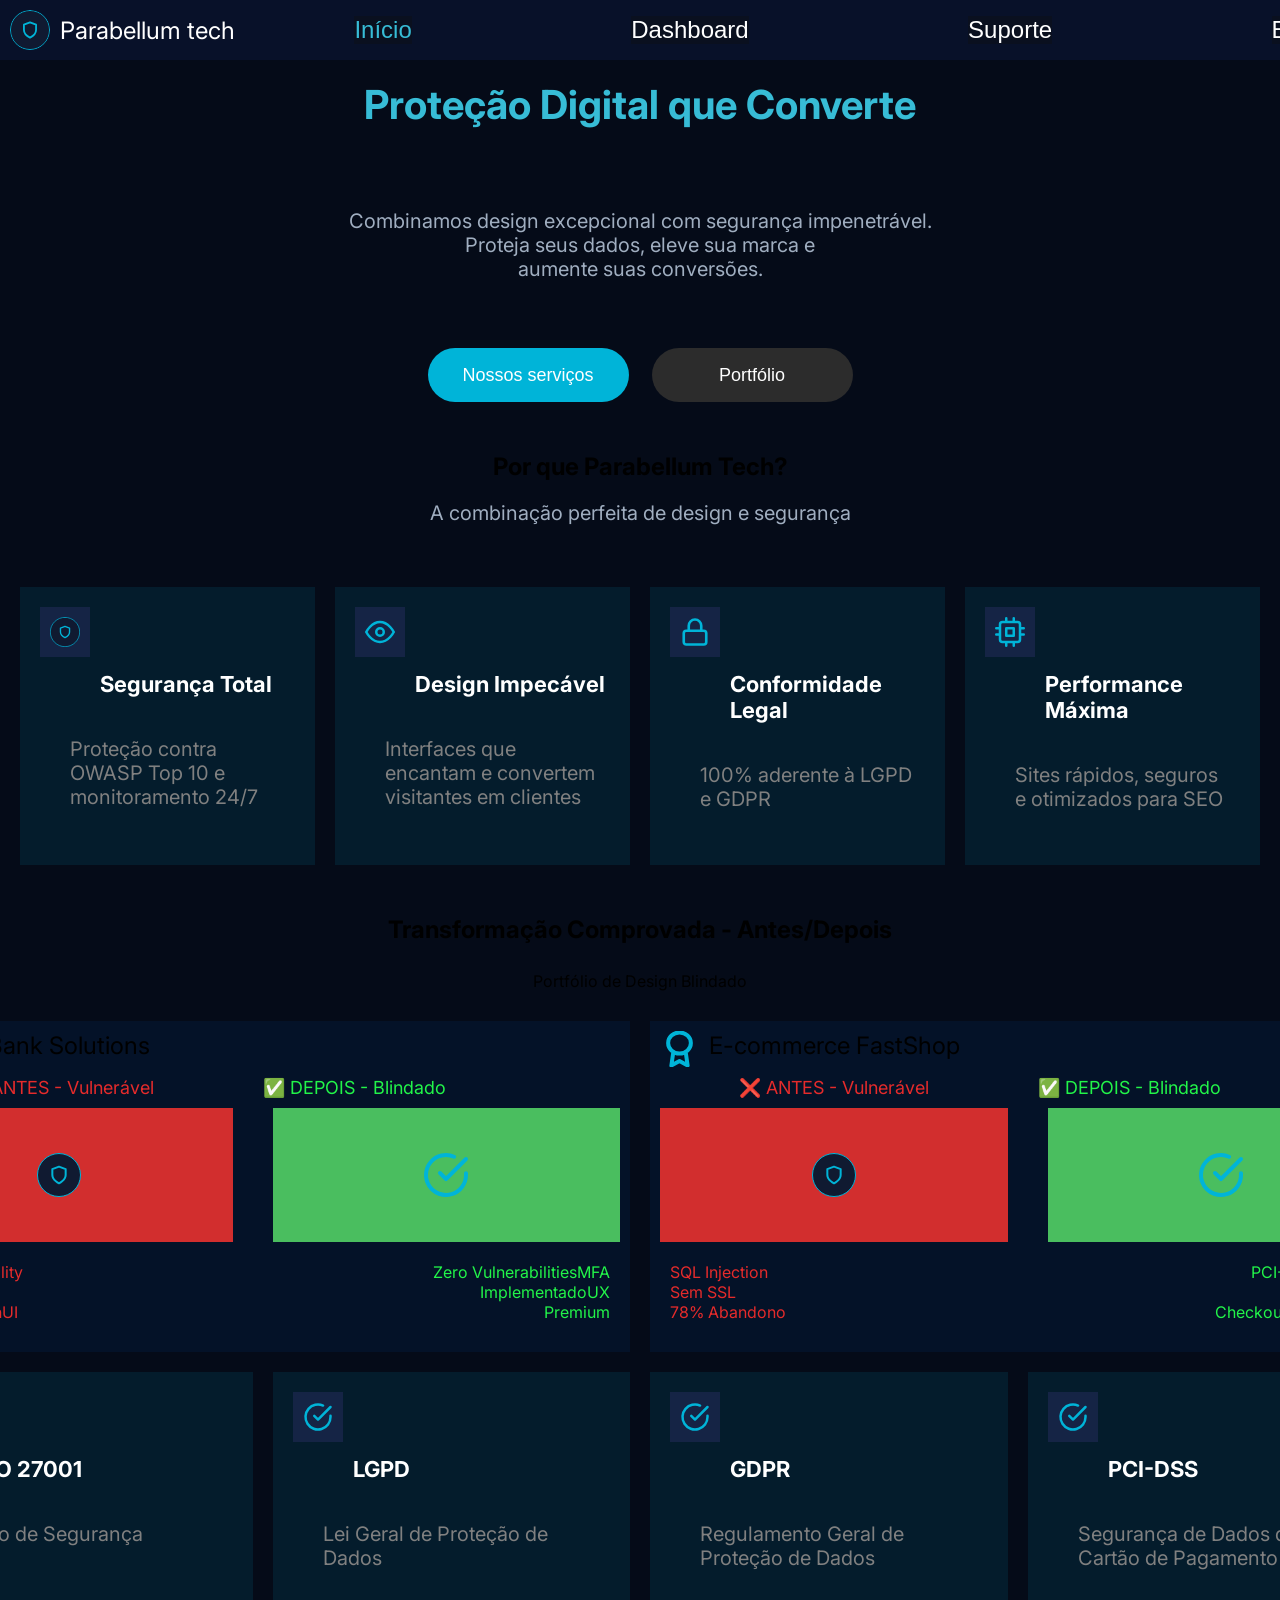
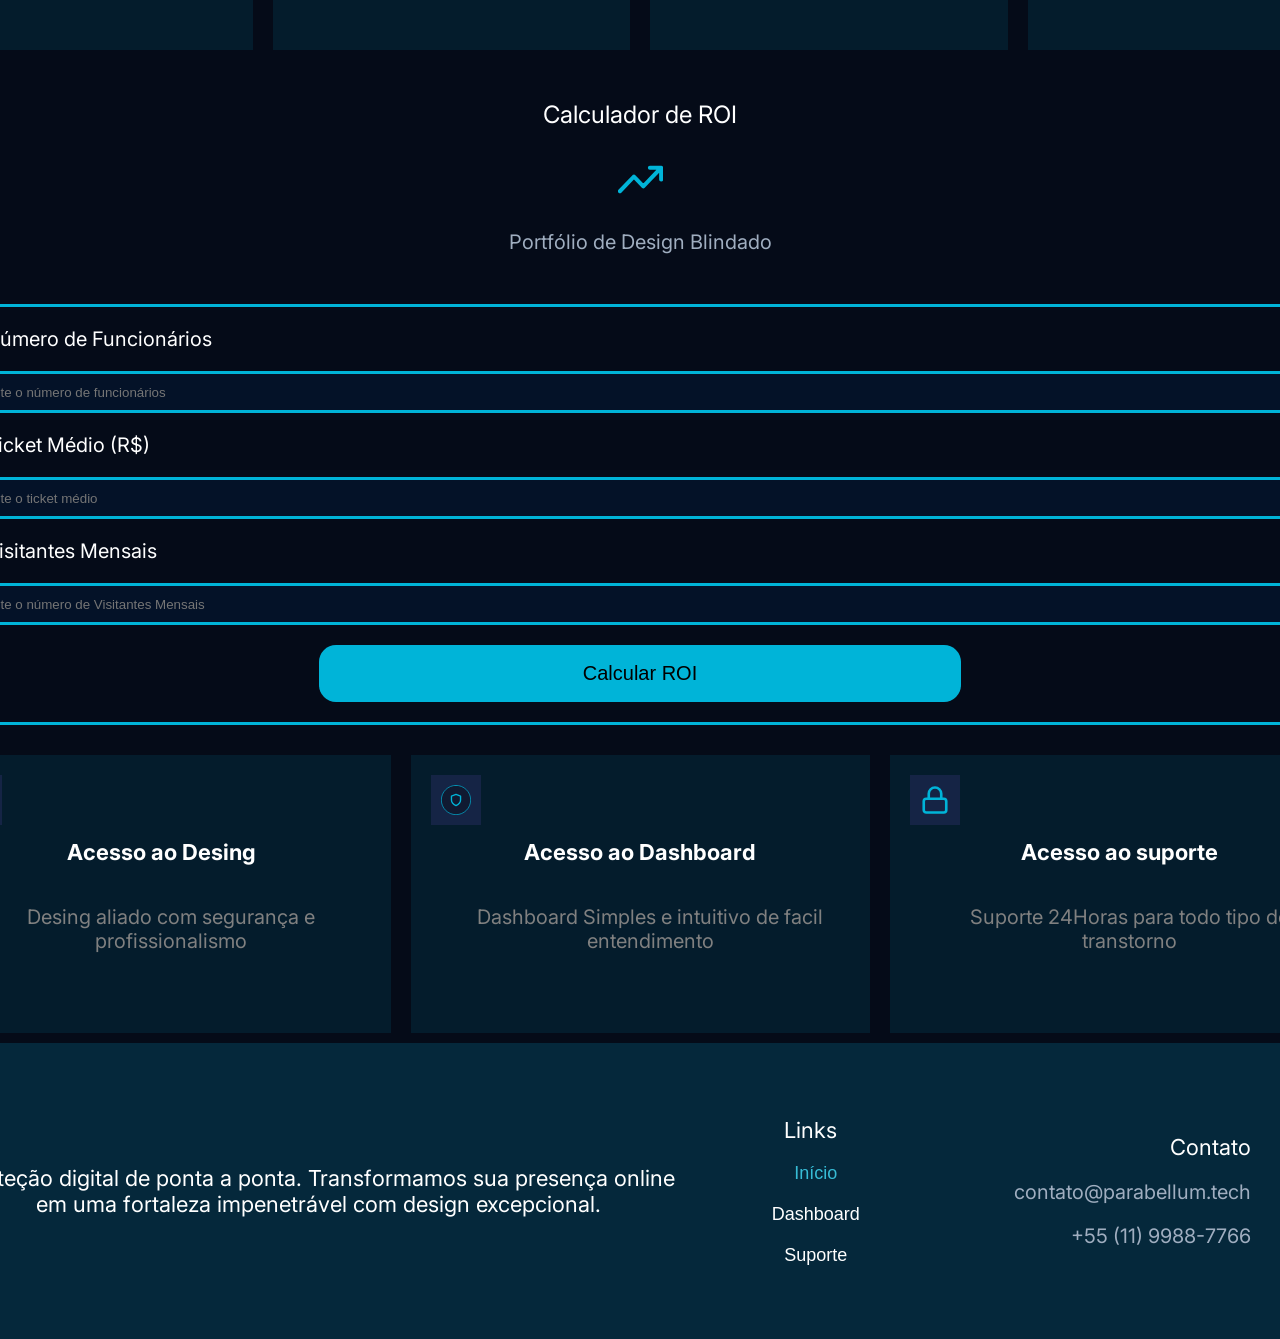
==== index.html @ 0c48895d "criando primeira pagina dashboard" ====
<!DOCTYPE html>
<html lang="pt-br">
<head>
    <meta charset="UTF-8">
    <meta name="viewport" content="width=device-width, initial-scale=1.0">
    <title>Parabellum_tech</title>
    <link rel="stylesheet" href="index.css">
</head>
<body>
    <header>
        <div class="cabecalho">
           <div class="logo-grupo"> 
                <img src="./pngs/Icon Button.svg" alt="Logo do grupo">
                <p>Parabellum tech</p>
            </div>
            <button class="inicioBtn"
                >Início
            </button>

            <button class="dashboardBtn">
                Dashboard
            </button>
    
            <button class="suporteBtn"
                >Suporte
            </button>
    
            <button class="entrarBtn"
                >Entrar
            </button>
    
        </div>
    </header> 
    
    <div class="container">
        <section class="primeira_pagina">
            
            
            <div class="pc">
                <h1>Proteção Digital que Converte</h1>
                <br>
                <p> Combinamos design excepcional com segurança impenetrável. 
                    <br>
                    Proteja seus dados, eleve sua marca e 
                    <br> aumente suas conversões.
                    
                </p>
            </div>
            
            <div class="botao_inicio">
                
                <div class="botao_serviço">
                    <button class="serviçoBtn"
                    >Nossos serviços
                </button>
                </div>
            
                <div class="botao_portfolio">
                <button class="portfolioBtn"
                >Portfólio
                </button>   
                </div>
            </div>
            
    
        
    
    <div class="meio_escritas">
        <h2>Por que Parabellum Tech? </h2>
        <p> A combinação perfeita de design e segurança </p>
    </div>
    
    <div class="cards">
        <div id="card_st">
            <img src="./pngs/Icon Button.svg">
            <h1> Segurança Total</h1>
            <p> Proteção contra OWASP Top 10 e monitoramento 24/7</p>
        </div>
        
        <div id="card_di">
            <img src="./pngs/Olho.svg">
            <h1>Design Impecável</h1>
            <p> Interfaces que encantam e convertem visitantes em clientes </p>
        </div>
        
        <div id="card_cl">
            <img src="./pngs/Lock.svg">
            <h1>Conformidade Legal</h1>
            <p> 100% aderente à LGPD e GDPR </p>
        </div> 
        
        <div id="card_pm">
            <img src="./pngs/Cpu.svg">
            <h1>Performance Máxima</h1>
            <p> Sites rápidos, seguros e otimizados para SEO </p>
        </div>
        
    </div>
</section>

<section class="segunda_pagina">
       <div class="tp">
            <h1>Transformação Comprovada - Antes/Depois</h1>
            <p>Portfólio de Design Blindado</p>
        </div>

        <div class="container_projetos">

            <div class="fundo_ts">
               <div class="titulo_status">
                   <img src="./pngs/Award.svg">
                   <h>TechBank Solutions</h>
                </div>
                <div class="status-blindagem">
                    <div class="grupo_antes">
                        <p class="antes">❌ ANTES - Vulnerável</p>
                        
                        <div class="caixa1">
                            <img src="pngs/Icon Button.svg" alt="Logo do grupo">
                        </div>
                    </div>
                    
                    <div class="grupo_depois">
                        
                        <p class="depois">✅ DEPOIS - Blindado</p>
                        <div class="caixa2">
                            <img src="./pngs/Check circle.svg" alt="Logo do grupo">
                        </div>
                    </div> 
                </div>
                
                <div class="conteudo-card">
                    <div class="escritas_vr">
                        <p>XSS Vulnerability<br>Broken<br>AuthenticationUI<br>Confus</p>
                    </div>
                    
                    <div class="escritas_vd">
                        <p>Zero VulnerabilitiesMFA<br>ImplementadoUX<br>Premium</p>
                    </div>
                </div>
                
            </div>
                <div class="fundo_ec">
                    <div class="titulo_status">
                        <img src="./pngs/Award.svg">
                        <h>E-commerce FastShop</h>
                    </div>
                    
                    <div class="status-blindagem">
                        <div class="grupo_antes">

                            <p class="antes"> ❌ ANTES - Vulnerável</p>
                            <div class="caixa1">
                                <img src="pngs/Icon Button.svg" alt="Logo do grupo">
                            </div>
                        </div>

                        <div class="grupo_depois">

                            <p class="depois">✅ DEPOIS - Blindado</p>
                            <div class="caixa2">
                                <img src="pngs/Check circle.svg">
                            </div>
                        </div>
                    </div>
                    
                    <div class="conteudo-card">
                        <div class="escritas_vr">
                            <p>SQL Injection<br>Sem SSL<br>78% Abandono</p>
                        </div>
                        
                        <div class="escritas_vd">
                            <p>PCI-DSS Certified<br>SSL/TLS<br>Checkout Simplificado</p>
                        </div>
                    </div>
                </div>    
                
            </div> 
            <div class="cards">
                
                <div class="iso">
                    <img src="./pngs/Check circle.svg">
                    <h1>ISO 27001</h1>
                    <p>Gestão de Segurança</p>
                </div>
                
                <div class="lgpd">
                    <img src="./pngs/Check circle.svg">
                    <h1>LGPD</h1>
                    <p>Lei Geral de Proteção de Dados</p>
                </div>
                
                <div class="gdpr">
                    <img src="./pngs/Check circle.svg">
                    <h1>GDPR</h1>
                    <p>Regulamento Geral de Proteção de Dados</p>
                </div>
                
                <div class="pci-dss">
                    <img src="./pngs/Check circle.svg">
                    <h1>PCI-DSS</h1>
                    <p>Segurança de Dados de Cartão de Pagamento</p>
                </div>
            </div>
    </section>

    <section class="terceira_pagina">
                <div class = "tp_2">
            <h> Calculador de ROI</h>
            <img src="./pngs/Trending up.svg" alt="Flecha para cima">
            <p>Portfólio  de Design Blindado</p>
        </div>
            <div class = "container_roi">
                 <h> Número de Funcionários </h>
                  <div class = "container_calculo">
                    <input
                    type="number"
                    id="num_funcionarios"
                    placeholder="Digite o número de funcionários"
                    >
                  </div>

                 <h> Ticket Médio (R$) </h>
                 <div class = "container_calculo">
                    <input
                    type="number"
                    id="ticket_medio"
                    placeholder="Digite o ticket médio"
                    >
                 </div>

                 <h>Visitantes Mensais</h>
                 <div class = "container_calculo">
                    <input
                    type="number"
                    id="vis_mensais"
                    placeholder="Digite o número de Visitantes Mensais"
                    >
                 </div>

                 <button class="calcular">Calcular ROI
                 </button>

                 <div class="resultado">
                    <p> Economia e Ganho Estimados por Ano </p>
                    <span id="resultado_calculo"> R$---</span>
                 </div>
            </div>
        <div class="cards_3">
                
                <div class="ad">
                    <img src="./pngs/Olho.svg">
                    <h1>Acesso ao Desing</h1>
                    <p>Desing aliado com segurança e profissionalismo</p>
                </div>
                
                <div class="ad2">
                    <img src="./pngs/Icon Button.svg">
                    <h1>Acesso ao Dashboard</h1>
                    <p>Dashboard Simples e intuitivo de facil entendimento</p>
                </div>
                
                <div class="as">
                    <img src="./pngs/Lock.svg">
                    <h1>Acesso ao suporte</h1>
                    <p>Suporte 24Horas para todo tipo de transtorno</p>
                </div>
            
        </div>

        <footer class = "roda_pé">
             <h>Proteção digital de ponta a ponta. Transformamos sua presença online
                <br> 
                em uma fortaleza impenetrável com design excepcional.</h>
             <div class = "container_link">
                <h>Links</h>
                <button class="inicioBtn"
                    >Início
                </button>

                <button class="dashboardBtn">
                    Dashboard
                </button>
        
                <button class="suporteBtn"
                    >Suporte
                </button>
             </div>
             <div class = "contato">
                <h>Contato</h>
                <br>
                <p>contato@parabellum.tech</p>
                <br>
                <p>+55 (11) 9988-7766</p>
        </footer>

    </section>

</div> 
</body>
</html>
---- index.css ----
/*fontes*/
@import url('https://fonts.googleapis.com/css2?family=Inter:ital,opsz,wght@0,14..32,100..900;1,14..32,100..900&display=swap');

*{
    margin: 0;
    padding: 0;
    box-sizing: border-box;
}

body{
    font-family: 'Inter';
    background-color: #050B18;
}

/* Container principal */
.container{
    width:  100%;
    max-width: 1447px;
    min-height: 1024px;
    margin: auto; 

    border-radius: 40px;
    
    display: flex;
    flex-direction: column;
    align-items: center;

}

/* cabeçalho */
    .cabecalho
    {
        background-color: #081129;
        max-height: 69px;
        width: 1447px;
        margin: auto;
        padding: 10px;
        gap: 5px;

        display: flex;
        justify-content: space-between;
        align-items: center;
        font-size: 24px;
    }

/* NOVO ELEMENTO ADICIONADO PARA O LOGO-GRUPO */
.logo-grupo {
    display: grid;
    grid-template-columns: auto auto;
    align-items: center;
    gap: 10px;
}

.logo-grupo img{
    border-radius: 50%;
    width: 40px;
    height: 40px;
}

.logo-grupo p
{
    color: rgb(255, 255, 255);
    font-size: 24px;
}

.cabecalho button{
    font-size: 24px;
    margin-right: 100px;
    opacity: 1;

   background-color: #0A101F;
   border: none;
}

.inicioBtn, .dashboardBtn, .suporteBtn, .entrarBtn{
    color: rgb(255, 255, 255);
    font-size: 24px;
    margin-left: 10px; 
    background-color: none;
    cursor: pointer;

}

.serviçosBtn:hover, .dashboardBtn:hover, .suporteBtn:hover, .entrarBtn:hover{
    color: #37bcd6;
    filter: brightness(0.9);
}

.inicioBtn{
    color:#37bcd6;
    font-size: 24px;
    margin-left: 10px;
}

/*escrita prinipal*/
.pc{
    min-width: 635px;
    min-height: 258px;
    margin: auto;
    gap: 30px;
    padding: 20px;
    
    border-radius: 40px;
    
    display: flex;
    flex-direction: column;
    align-items: center;
}

.pc h1{
    color: #37bcd6;
    font-size: 40px;

    text-align: center;
}

.pc p{
    color: #A0AEC0;
    font-size: 20px;    

    text-align: center;
}

/*botões tela*/
/*botões tela*/
.botao_inicio {
    gap: 23px;
    display: flex;            
    justify-content: center; 
    align-items: center;      
    width: 100%;              
    margin-top: 30px;         
    margin-bottom: 50px;      
}

.serviçoBtn {
    min-width: 201px;
    min-height: 54px;

    background-color: #00B4D8;

    border-radius: 40px;
    border: none;

    color: white;

    font-size: 18px;          
    cursor: pointer;
}

.serviçoBtn:hover {
    background-color: #316fc5;
    filter: brightness(0.9);
}

.portfolioBtn {
    min-width: 201px;
    min-height: 54px;
    background-color: #2C2C2C;
    border-radius: 40px;
    border: none;
    color: white;            
    font-size: 18px;          
    cursor: pointer;
}

.portfolioBtn:hover {
    background-color: #3f444c;
    filter: brightness(0.9);
}

/*escrita meio*/
.meio_escritas{
    width: 100%;
    max-width: 540px;
    height: 115px;
    margin: auto;
    
    border-radius: 40px;
    
    display: flex;
    flex-direction: column;
    align-items: center;
    text-align: center;
    
    gap:20px;
}

.meio_escritas h1{
    color: #ffffff;
    font-size: 40px;
}

.meio_escritas p{
    color: #A0AEC0;
    font-size: 20px;    
    text-align: center;
}

/*cards*/
.cards{
    display: grid;
    grid-template-columns: 1fr 1fr 1fr 1fr;
    gap: 20px;
    padding: 20px;
}

.cards h1{
    color: #ffffff;
    font-size: 22px;
    margin-left: 70px;  

    padding: 10px;
    
}

.cards p{
    color: #808080;
    font-size: 20px;    
    margin-left: 20px;
    
    padding: 30px;
}

#card_st, #card_di, #card_cl, #card_pm {
    min-width: 259px;
    min-height: 278px;

    background-color: rgba(0, 180, 216, 0.1); 
}

#card_st img, #card_di img, #card_cl img, #card_pm img {
    width: 50px;
    height: 50px;
    margin-left: 20px;
    margin-top: 20px;
    padding: 10px;

    background: #152445;
}



/*Segunda Pagina*/

/*Titulo*/

.tp{
    display: flex;
    flex-direction: column;
    text-align: center;

    gap: 27px;
    padding: 30px;
    
}




/*fundos*/


.container_projetos{
    display: grid;
    grid-template-columns: 1fr 1fr;
    flex-direction: column; 

    gap: 20px;
    margin:auto;
}

.titulo_status {
    display: grid;
    grid-template-columns: auto auto;
   justify-content: start;
    
    gap: 10px;
    padding: 10px;
}

.titulo_status h {
    font-size: 24px;

}

.fundo_ts, .fundo_ec{

    min-width: 755px;
    min-height: 281px;

    background-color: rgba(4, 79, 177, 0.1); 
}

.fundo_ec, .fundo_ts h{
    text-align: start;
    
    
}

.status-blindagem {
    text-align: center;
  
    gap: 20px;

    display: grid;
    grid-template-columns: 1fr 1fr;
}

.caixa1, .caixa2 {
    min-width: 250px;
    min-height: 134px;
    margin: 10px;
    
    
    display: flex;
    justify-content: center; /* Centraliza na horizontal */
    align-items: center;     /* Centraliza na vertical */
}

/* Removemos aquela regra antiga que tentava alinhar as imagens */
.caixa1 img, .caixa2 img {
    margin: 0; 
}

.caixa1 {
    background-color: rgb(210, 46, 46);
}

.caixa2 {
    background-color: #4abe5f;
}

.depois, .antes p{
text-align: start;


}

.antes {
    color: #E52B2B;
    font-size: 18px;

}

.depois {
    color: #22F449;
    font-size: 18px;
    
}


.conteudo-card {
    display: grid;
    grid-template-columns: 1fr 1fr; /* Cria as duas colunas alinhadas com o topo */
    gap: 20px; /* Mantém o mesmo espaçamento do grid de cima */
    padding: 10px 20px; /* Dá um distanciamento confortável das bordas */
}


.escritas_vr {
    color: #E52B2B;
    text-align: left;
}

.escritas_vd {
    color: #22F449;
    text-align: right;
}

/*cards*/

.lgpd, .gdpr, .pci-dss, .pci-dss, .iso{
    min-width: 259px;
    min-height: 278px;
    

    background-color: rgba(0, 180, 216, 0.1); 

} 

.lgpd img, .gdpr img, .pci-dss img, .pci-dss img, .iso img{
   width: 50px;
    height: 50px;
    margin-left: 20px;
    margin-top: 20px;
    padding: 10px;

    background: #152445;
}

/*Terceira Página*/

/*Titulo*/
.tp_2{
    display: flex;
    flex-direction: column;
    text-align: center;

    gap: 27px;
    padding: 30px;

    margin: auto;
}

.tp_2 h{
    color: #ffffff;
    font-size: 24px;
}

.tp_2 img{
    width: 45px;
    height: 47px;
    align-self: center;
 }

 .tp_2 p{
    color: #A0AEC0;
    font-size: 20px;    
    text-align: center;
 }

 /* Calculador ROI */

.container_roi{
    display: grid;
    grid-template: 1fr 1fr 1fr;
    gap: 20px;
    padding: 20px;
    margin: 20px;

    border: #00B4D8, solid;
}

.container_roi input{
    width: 100%;
    height: 100%;

    background: transparent;
    border: none;

    text-align: left;
    padding: 10px;

    outline: none;
}

.container_roi h{
    color: #ffffff;
    font-size: 20px;
    margin-left: 20px;
}

.container_calculo{
    min-width: 788px;
    min-height: 42px;
    

    background-color: rgba(4, 79, 177, 0.1);
    
    border-radius: 17px;
    border: #00B4D8, solid;
}

.calcular {
    background-color: #00B4D8;
    font-size: 20px;
    padding: 10px;
    cursor: pointer;

    text-align: center;

    margin: auto;

    border-radius: 17px;
    border: none;

    min-width: 642px;
    min-height: 57px;

    transition: 0.3s;
}

.resultado{
    display: flex;
    flex-direction: column;
    align-items: center;
    
    display: none;

    min-width: 642px;

    border:  solid #5df196;
    border-radius: 17px;

    gap: 10px;
}

.resultado p{
    color: #808080;
    font-size: 20px;
}

.resultado span{
    color: #5df196;
    font-size: 40px;
    font-family: 'extra-bold';
}

.calcular:hover{
   background-color: #316fc5;
   filter: brightness(0.9); 
}

/* Cards */

.cards_3{
    display: grid;
    grid-template-columns: 1fr 1fr 1fr;
    gap: 20px;
    padding: 10px;

    min-width: 259px;
    min-height: 278px;

}

.ad, .ad2, .as{
    min-width: 259px;
    min-height: 278px;

    background-color: rgba(0, 180, 216, 0.1); 

} 

.cards_3 h1{
    color: #ffffff;
    font-size: 22px;

    text-align: center;

    padding: 10px;
}

.cards_3 p{
    color: #808080;
    font-size: 20px;    
    margin-left: 20px;
    
    text-align: center;
    padding: 30px;

}

.cards_3 img {
    width: 50px;
    height: 50px;
    margin-left: 20px;
    margin-top: 20px;
    padding: 10px;

    background: #152445;
}

/*Roda Pé*/

.roda_pé{
    min-width: 1437px;
    min-height: 296px;
 
    font: "inter";

    display: flex;
    text-align: center;
    align-items: center;

    padding: 40px;
    gap: 20px;
    margin: auto;

    background-color: #05283B;
}


.roda_pé h{
    color: #ffffff;
    font-size: 22px;
}

.roda_pé p{
    color: #A0AEC0;
    font-size: 20px;    
}

.container_link{
    display: flex;
    flex-direction: column;

    gap: 20px;

    text-align: center;
    padding: 10px;

    margin: auto;
 }

 .container_link button{
    border-radius: 17;
    background: transparent;

    
    border: none;
    font-size: 18px;          
    cursor: pointer;
 }

 .container_link button:hover{
    color: #316fc5;
    filter: brightness(0.9);
    transition: 0.3s;

 }

 .contato{
    display: flex;
    flex-direction: column;

    text-align: right;
    padding: 10px;

    margin: auto;
 }
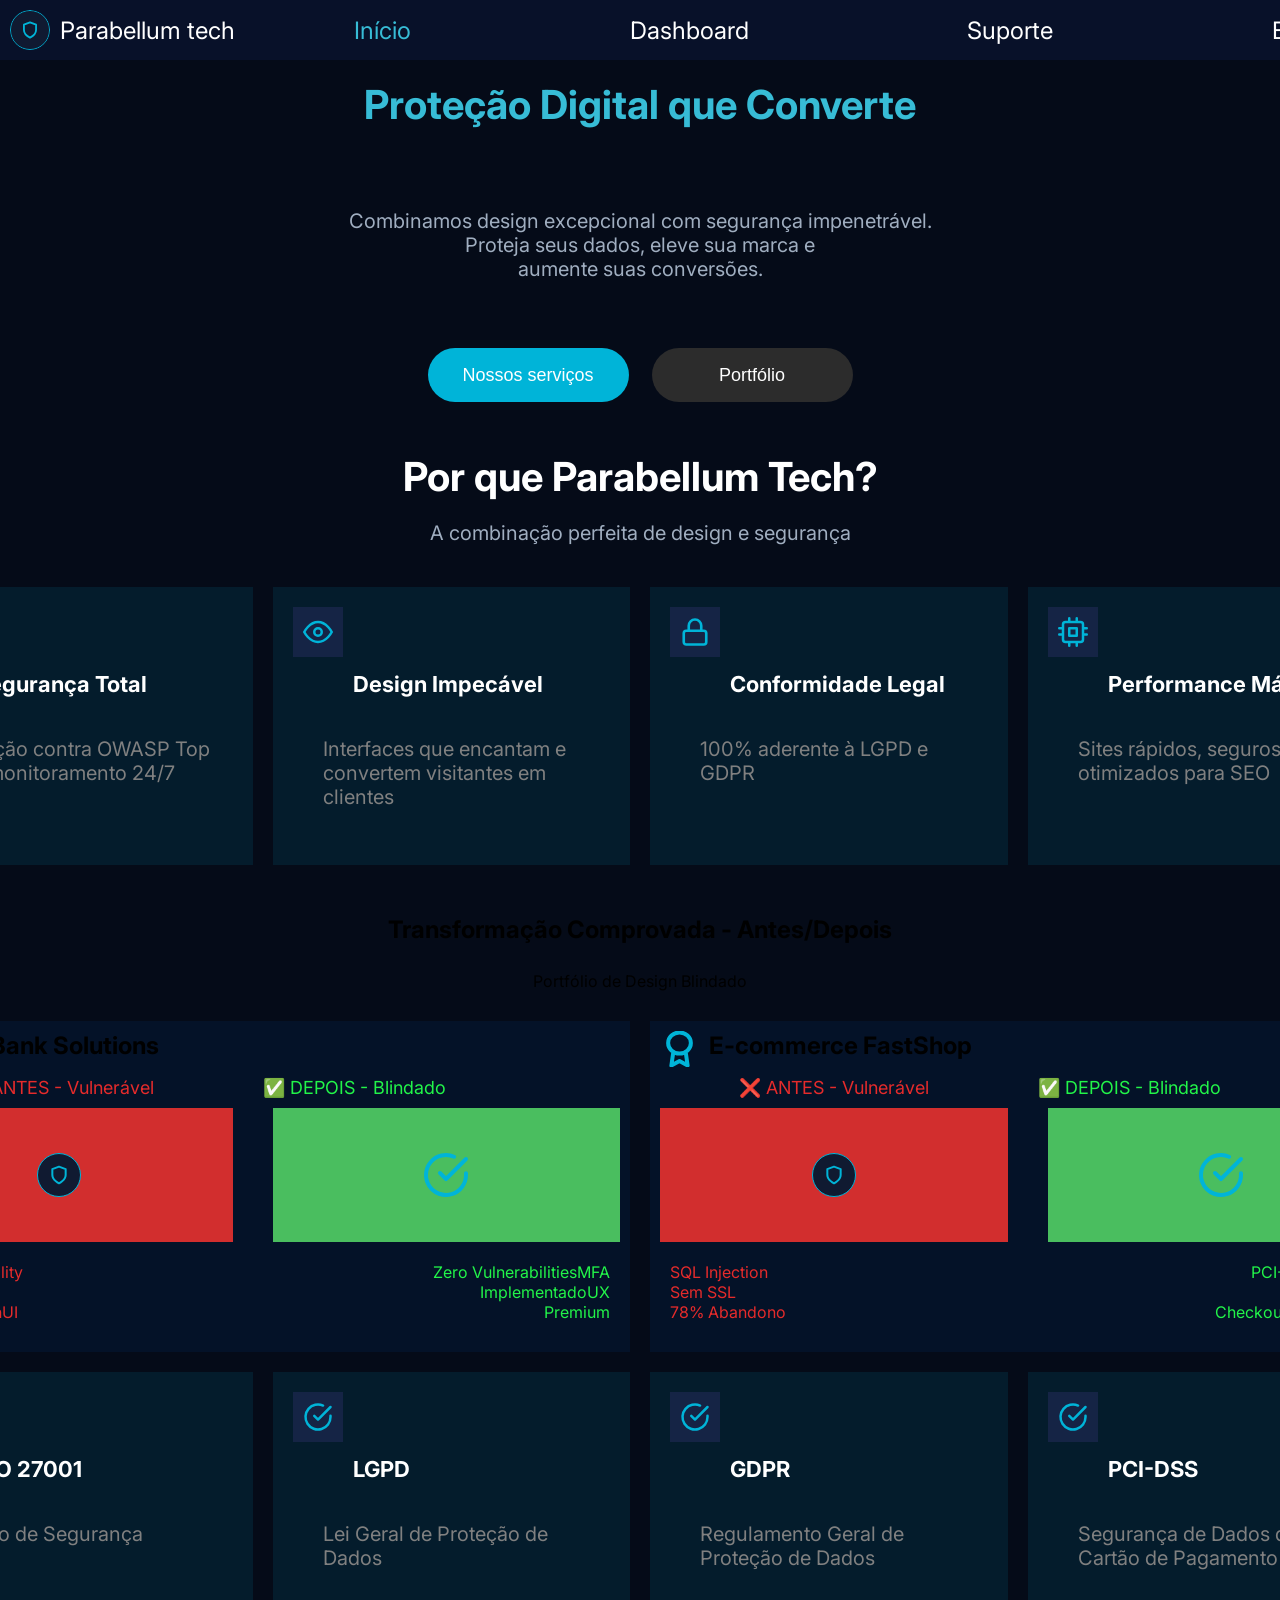
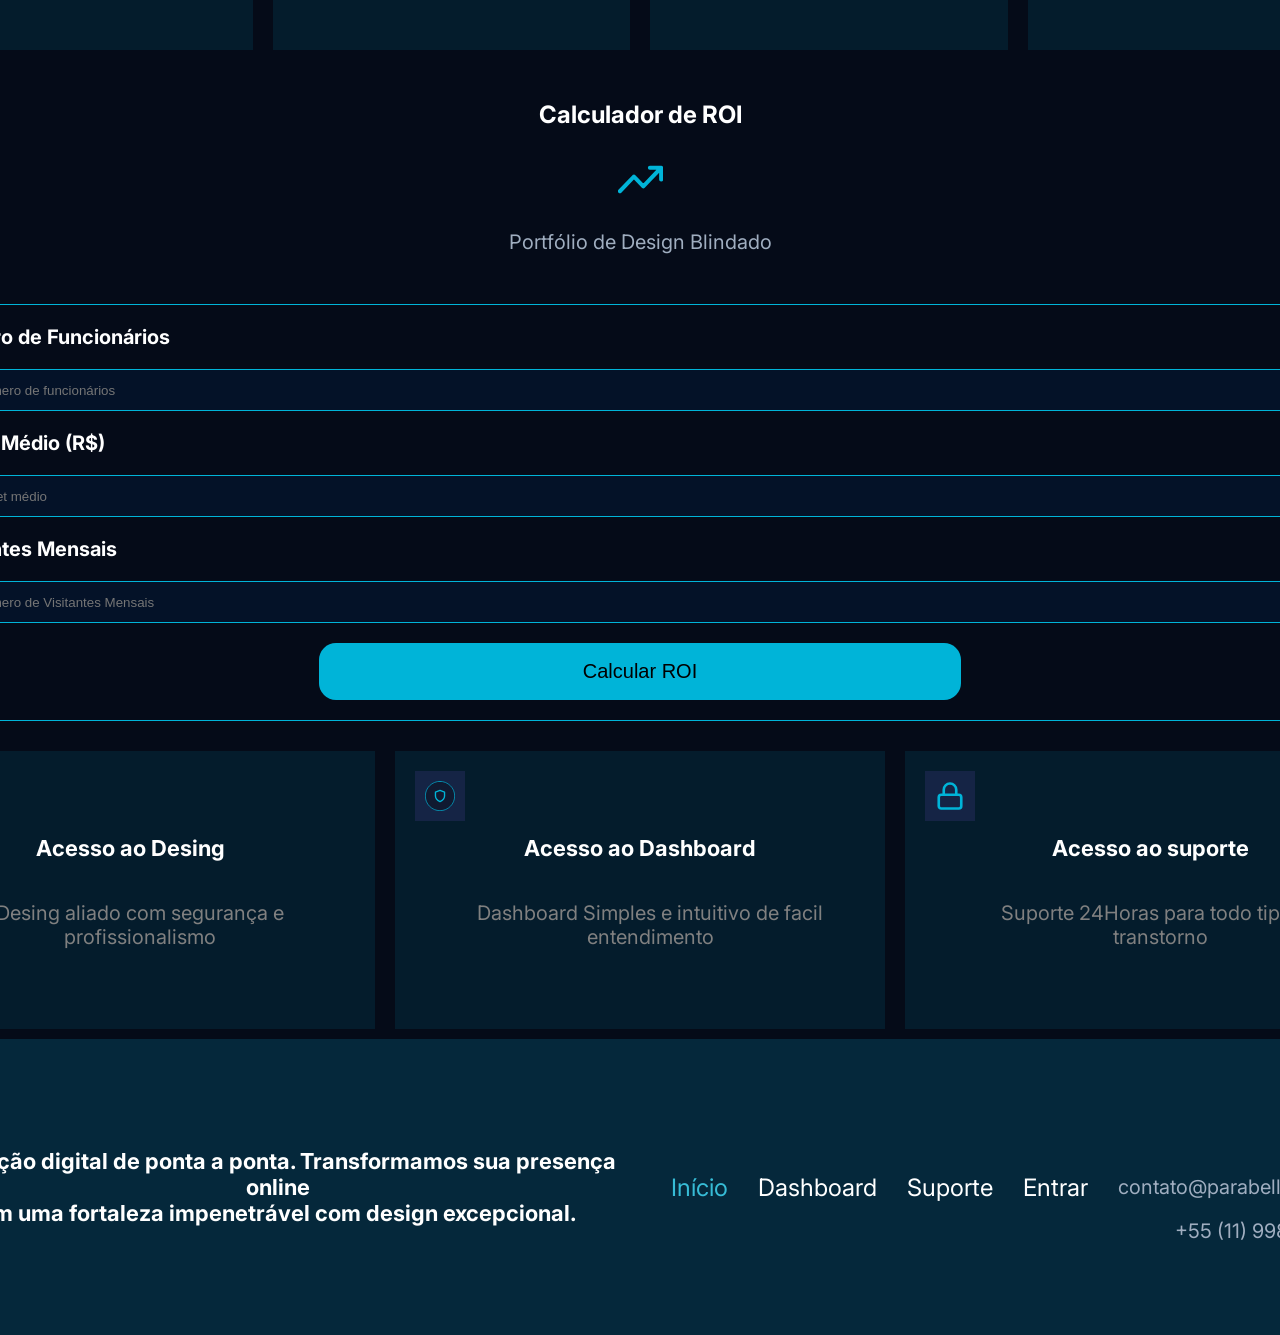
==== commit b7463f60: "Arrumando pasta do projeto e semanticas da pagina inicial" ====
--- a/index.html
+++ b/index.html
@@ -1,122 +1,105 @@
 <!DOCTYPE html>
 <html lang="pt-br">
-<head>
-    <meta charset="UTF-8">
-    <meta name="viewport" content="width=device-width, initial-scale=1.0">
-    <title>Parabellum_tech</title>
-    <link rel="stylesheet" href="index.css">
-</head>
-<body>
-    <header>
-        <div class="cabecalho">
-           <div class="logo-grupo"> 
-                <img src="./pngs/Icon Button.svg" alt="Logo do grupo">
-                <p>Parabellum tech</p>
-            </div>
-            <button class="inicioBtn"
-                >Início
-            </button>
-
-            <button class="dashboardBtn">
-                Dashboard
-            </button>
+    <head>
+        <meta charset="UTF-8">
+        <meta name="viewport" content="width=device-width, initial-scale=1.0">
+        <title>Parabellum_tech</title>
+        <link rel="stylesheet" href="css/index.css">
+    </head>
+    <body>
+        <header>
+            <nav class="cabecalho">
+                <div class="logo-grupo"> 
+                    <img src="img/Icon Button.svg" alt="Logo do grupo">
+                    <p>Parabellum tech</p>
+                </div>
+                
+                <a href="index.html" class="inicioBtn">Início</a>
+                <a href="dashboard.html" class="dashboardBtn">Dashboard</a>
+                <a href="suporte.html" class="suporteBtn">Suporte</a>
+                <a href="entrar.html" class="entrarBtn">Entrar</a>
+
+            </nav>
+        </header> 
+
+        <main class="container">
+            <section class="primeira_pagina">
+                
+                <div class="pc">
+                    <h1>Proteção Digital que Converte</h1>
+                    <br>
+                    <p> Combinamos design excepcional com segurança impenetrável. 
+                        <br>
+                        Proteja seus dados, eleve sua marca e 
+                        <br> aumente suas conversões.
+                    </p>
+                </div>
+                
+                <div class="botao_inicio">
+                    
+                    <div class="botao_serviço">
+                        <button class="serviçoBtn"
+                        >Nossos serviços
+                    </button>
+                </div>
+                
+                <div class="botao_portfolio">
+                    <button class="portfolioBtn"
+                    >Portfólio
+                </button>   
+            </div>
+        </div>
+        
+        <div class="meio_escritas">
+            <h2>Por que Parabellum Tech? </h2>
+            <p> A combinação perfeita de design e segurança </p>
+        </div>
+        
+        <section class="cards">
+            <div id="card_st">
+                <img src="img/Icon Button.svg">
+                <h3> Segurança Total</h4>
+                <p> Proteção contra OWASP Top 10 e monitoramento 24/7</p>
+            </div>
+            
+            <div id="card_di">
+                <img src="img/Olho.svg">
+                <h3>Design Impecável</h3>
+                <p> Interfaces que encantam e convertem visitantes em clientes </p>
+            </div>
+            
+            <div id="card_cl">
+                <img src="img/Lock.svg">
+                <h3>Conformidade Legal</h3>
+                <p> 100% aderente à LGPD e GDPR </p>
+            </div> 
+            
+            <div id="card_pm">
+                <img src="img/Cpu.svg">
+                <h3>Performance Máxima</h3>
+                <p> Sites rápidos, seguros e otimizados para SEO </p>
+            </div>
+        </section>
     
-            <button class="suporteBtn"
-                >Suporte
-            </button>
-    
-            <button class="entrarBtn"
-                >Entrar
-            </button>
-    
-        </div>
-    </header> 
-    
-    <div class="container">
-        <section class="primeira_pagina">
-            
-            
-            <div class="pc">
-                <h1>Proteção Digital que Converte</h1>
-                <br>
-                <p> Combinamos design excepcional com segurança impenetrável. 
-                    <br>
-                    Proteja seus dados, eleve sua marca e 
-                    <br> aumente suas conversões.
-                    
-                </p>
-            </div>
-            
-            <div class="botao_inicio">
-                
-                <div class="botao_serviço">
-                    <button class="serviçoBtn"
-                    >Nossos serviços
-                </button>
-                </div>
-            
-                <div class="botao_portfolio">
-                <button class="portfolioBtn"
-                >Portfólio
-                </button>   
-                </div>
-            </div>
-            
-    
-        
-    
-    <div class="meio_escritas">
-        <h2>Por que Parabellum Tech? </h2>
-        <p> A combinação perfeita de design e segurança </p>
-    </div>
-    
-    <div class="cards">
-        <div id="card_st">
-            <img src="./pngs/Icon Button.svg">
-            <h1> Segurança Total</h1>
-            <p> Proteção contra OWASP Top 10 e monitoramento 24/7</p>
-        </div>
-        
-        <div id="card_di">
-            <img src="./pngs/Olho.svg">
-            <h1>Design Impecável</h1>
-            <p> Interfaces que encantam e convertem visitantes em clientes </p>
-        </div>
-        
-        <div id="card_cl">
-            <img src="./pngs/Lock.svg">
-            <h1>Conformidade Legal</h1>
-            <p> 100% aderente à LGPD e GDPR </p>
-        </div> 
-        
-        <div id="card_pm">
-            <img src="./pngs/Cpu.svg">
-            <h1>Performance Máxima</h1>
-            <p> Sites rápidos, seguros e otimizados para SEO </p>
-        </div>
-        
-    </div>
-</section>
-
-<section class="segunda_pagina">
-       <div class="tp">
-            <h1>Transformação Comprovada - Antes/Depois</h1>
+    <section class="segunda_pagina">
+        <div class="tp">
+            <h2>Transformação Comprovada - Antes/Depois</h2>
             <p>Portfólio de Design Blindado</p>
         </div>
 
         <div class="container_projetos">
-
             <div class="fundo_ts">
-               <div class="titulo_status">
-                   <img src="./pngs/Award.svg">
-                   <h>TechBank Solutions</h>
-                </div>
+
+                <div class="titulo_status">
+                    <img src="img/Award.svg">
+                    <h3>TechBank Solutions</h3>
+                </div>
+
                 <div class="status-blindagem">
                     <div class="grupo_antes">
                         <p class="antes">❌ ANTES - Vulnerável</p>
-                        
                         <div class="caixa1">
-                            <img src="pngs/Icon Button.svg" alt="Logo do grupo">
+                            <img src="img/Icon Button.svg" alt="Logo do grupo">
                         </div>
                     </div>
                     
@@ -124,7 +107,7 @@
                         
                         <p class="depois">✅ DEPOIS - Blindado</p>
                         <div class="caixa2">
-                            <img src="./pngs/Check circle.svg" alt="Logo do grupo">
+                            <img src="img/Check circle.svg" alt="Logo do grupo">
                         </div>
                     </div> 
                 </div>
@@ -140,162 +123,157 @@
                 </div>
                 
             </div>
-                <div class="fundo_ec">
-                    <div class="titulo_status">
-                        <img src="./pngs/Award.svg">
-                        <h>E-commerce FastShop</h>
-                    </div>
-                    
-                    <div class="status-blindagem">
-                        <div class="grupo_antes">
-
-                            <p class="antes"> ❌ ANTES - Vulnerável</p>
-                            <div class="caixa1">
-                                <img src="pngs/Icon Button.svg" alt="Logo do grupo">
-                            </div>
-                        </div>
-
-                        <div class="grupo_depois">
-
-                            <p class="depois">✅ DEPOIS - Blindado</p>
-                            <div class="caixa2">
-                                <img src="pngs/Check circle.svg">
-                            </div>
-                        </div>
-                    </div>
-                    
-                    <div class="conteudo-card">
-                        <div class="escritas_vr">
-                            <p>SQL Injection<br>Sem SSL<br>78% Abandono</p>
-                        </div>
+            <div class="fundo_ec">
+                <div class="titulo_status">
+                    <img src="img/Award.svg">
+                    <h4>E-commerce FastShop</h4>
+                </div>
+                
+                <div class="status-blindagem">
+                    <div class="grupo_antes">
                         
-                        <div class="escritas_vd">
-                            <p>PCI-DSS Certified<br>SSL/TLS<br>Checkout Simplificado</p>
-                        </div>
-                    </div>
-                </div>    
-                
-            </div> 
-            <div class="cards">
-                
-                <div class="iso">
-                    <img src="./pngs/Check circle.svg">
-                    <h1>ISO 27001</h1>
-                    <p>Gestão de Segurança</p>
-                </div>
-                
-                <div class="lgpd">
-                    <img src="./pngs/Check circle.svg">
-                    <h1>LGPD</h1>
-                    <p>Lei Geral de Proteção de Dados</p>
-                </div>
-                
-                <div class="gdpr">
-                    <img src="./pngs/Check circle.svg">
-                    <h1>GDPR</h1>
-                    <p>Regulamento Geral de Proteção de Dados</p>
-                </div>
-                
-                <div class="pci-dss">
-                    <img src="./pngs/Check circle.svg">
-                    <h1>PCI-DSS</h1>
-                    <p>Segurança de Dados de Cartão de Pagamento</p>
-                </div>
-            </div>
+                        <p class="antes"> ❌ ANTES - Vulnerável</p>
+                        <div class="caixa1">
+                            <img src="img/Icon Button.svg" alt="Logo do grupo">
+                        </div>
+                    </div>
+                    
+                    <div class="grupo_depois">
+                        
+                        <p class="depois">✅ DEPOIS - Blindado</p>
+                        <div class="caixa2">
+                            <img src="img/Check circle.svg">
+                        </div>
+                    </div>
+                </div>
+                
+                <div class="conteudo-card">
+                    <div class="escritas_vr">
+                        <p>SQL Injection<br>Sem SSL<br>78% Abandono</p>
+                    </div>
+                    
+                    <div class="escritas_vd">
+                        <p>PCI-DSS Certified<br>SSL/TLS<br>Checkout Simplificado</p>
+                    </div>
+                </div>
+            </div>    
+        </div> 
+
+        <section class="cards">
+            
+            <div class="iso">
+                <img src="img/Check circle.svg">
+                <h5>ISO 27001</h5>
+                <p>Gestão de Segurança</p>
+            </div>
+            
+            <div class="lgpd">
+                <img src="img/Check circle.svg">
+                <h5>LGPD</h5>
+                <p>Lei Geral de Proteção de Dados</p>
+            </div>
+            
+            <div class="gdpr">
+                <img src="img/Check circle.svg">
+                <h5>GDPR</h5>
+                <p>Regulamento Geral de Proteção de Dados</p>
+            </div>
+            
+            <div class="pci-dss">
+                <img src="img/Check circle.svg">    
+                <h5>PCI-DSS</h5>
+                <p>Segurança de Dados de Cartão de Pagamento</p>
+            </div>
+        </section>
+    
+    <section class="terceira_pagina">
+        <div class = "tp_2">
+            <h2> Calculador de ROI</h2>
+            <img src="img/Trending up.svg" alt="Flecha para cima">
+            <p>Portfólio  de Design Blindado</p>
+        </div>
+        
+        <form class = "container_roi">
+            <h3> Número de Funcionários </h3>
+            <label class = "container_calculo">
+                <input
+                type="number"
+                id="num_funcionarios"
+                placeholder="Digite o número de funcionários"
+                >
+            </label>
+            
+            <h4> Ticket Médio (R$) </h4>
+            <label class = "container_calculo">
+                <input
+                type="number"
+                id="ticket_medio"
+                placeholder="Digite o ticket médio"
+                >
+            </label>
+            
+            <h5>Visitantes Mensais</h5>
+            <label class = "container_calculo">
+                <input
+                type="number"
+                id="vis_mensais"
+                placeholder="Digite o número de Visitantes Mensais"
+                >
+            </label>
+            
+            <button class="calcular">Calcular ROI
+            </button>
+            
+            <output class="resultado">
+                <p> Economia e Ganho Estimados por Ano </p>
+                <span id="resultado_calculo"> R$---</span>
+            </output>
+
+        </form>
+        <section class="cards_3">
+            
+            <div class="ad">
+                <img src="img/Olho.svg">
+                <h6>Acesso ao Desing</h6>
+                <p>Desing aliado com segurança e profissionalismo</p>
+            </div>
+            
+            <div class="ad2">
+                <img src="img/Icon Button.svg">
+                <h6>Acesso ao Dashboard</h6>
+                <p>Dashboard Simples e intuitivo de facil entendimento</p>
+            </div>
+            
+            <div class="as">
+                <img src="img/Lock.svg">
+                <h6>Acesso ao suporte</h6>
+                <p>Suporte 24Horas para todo tipo de transtorno</p>
+            </div>
+            
+        </section>
+        
+        <footer class = "roda_pé">
+            <h2>Proteção digital de ponta a ponta. Transformamos sua presença online
+                <br> 
+                em uma fortaleza impenetrável com design excepcional.
+            </h2>
+                <a href="index.html" class="inicioBtn">Início</a>
+                <a href="dashboard.html" class="dashboardBtn">Dashboard</a>
+                <a href="suporte.html" class="suporteBtn">Suporte</a>
+                <a href="entrar.html" class="entrarBtn">Entrar</a>
+
+        </div>
+        <nav class = "contato">
+            <h3>Contato</h3>
+            <br>
+            <p>contato@parabellum.tech</p>
+            <br>
+            <p>+55 (11) 9988-7766</p>
+        </nav>
+        </footer>
+        
     </section>
-
-    <section class="terceira_pagina">
-                <div class = "tp_2">
-            <h> Calculador de ROI</h>
-            <img src="./pngs/Trending up.svg" alt="Flecha para cima">
-            <p>Portfólio  de Design Blindado</p>
-        </div>
-            <div class = "container_roi">
-                 <h> Número de Funcionários </h>
-                  <div class = "container_calculo">
-                    <input
-                    type="number"
-                    id="num_funcionarios"
-                    placeholder="Digite o número de funcionários"
-                    >
-                  </div>
-
-                 <h> Ticket Médio (R$) </h>
-                 <div class = "container_calculo">
-                    <input
-                    type="number"
-                    id="ticket_medio"
-                    placeholder="Digite o ticket médio"
-                    >
-                 </div>
-
-                 <h>Visitantes Mensais</h>
-                 <div class = "container_calculo">
-                    <input
-                    type="number"
-                    id="vis_mensais"
-                    placeholder="Digite o número de Visitantes Mensais"
-                    >
-                 </div>
-
-                 <button class="calcular">Calcular ROI
-                 </button>
-
-                 <div class="resultado">
-                    <p> Economia e Ganho Estimados por Ano </p>
-                    <span id="resultado_calculo"> R$---</span>
-                 </div>
-            </div>
-        <div class="cards_3">
-                
-                <div class="ad">
-                    <img src="./pngs/Olho.svg">
-                    <h1>Acesso ao Desing</h1>
-                    <p>Desing aliado com segurança e profissionalismo</p>
-                </div>
-                
-                <div class="ad2">
-                    <img src="./pngs/Icon Button.svg">
-                    <h1>Acesso ao Dashboard</h1>
-                    <p>Dashboard Simples e intuitivo de facil entendimento</p>
-                </div>
-                
-                <div class="as">
-                    <img src="./pngs/Lock.svg">
-                    <h1>Acesso ao suporte</h1>
-                    <p>Suporte 24Horas para todo tipo de transtorno</p>
-                </div>
-            
-        </div>
-
-        <footer class = "roda_pé">
-             <h>Proteção digital de ponta a ponta. Transformamos sua presença online
-                <br> 
-                em uma fortaleza impenetrável com design excepcional.</h>
-             <div class = "container_link">
-                <h>Links</h>
-                <button class="inicioBtn"
-                    >Início
-                </button>
-
-                <button class="dashboardBtn">
-                    Dashboard
-                </button>
-        
-                <button class="suporteBtn"
-                    >Suporte
-                </button>
-             </div>
-             <div class = "contato">
-                <h>Contato</h>
-                <br>
-                <p>contato@parabellum.tech</p>
-                <br>
-                <p>+55 (11) 9988-7766</p>
-        </footer>
-
-    </section>
-
-</div> 
+    
+    </main> 
 </body>
 </html>
--- a/css/index.css
+++ b/css/index.css
@@ -0,0 +1,558 @@
+/*fontes*/
+@import url('https://fonts.googleapis.com/css2?family=Inter:ital,opsz,wght@0,14..32,100..900;1,14..32,100..900&display=swap');
+
+*{
+    margin: 0;
+    padding: 0;
+    box-sizing: border-box;
+}
+
+body{
+    font-family: 'Inter', sans-serif;
+    background-color: #050B18;
+}
+
+/* Container principal */
+.container{
+    width:  100%;
+    max-width: 1447px;
+    min-height: 1024px;
+    margin: auto; 
+
+    border-radius: 40px;
+    
+    display: flex;
+    flex-direction: column;
+    align-items: center;
+}
+
+/* cabeçalho */
+.cabecalho {
+    background-color: #081129;
+    max-height: 69px;
+    width: 1447px;
+    margin: auto;
+    padding: 10px;
+    gap: 5px;
+
+    display: flex;
+    justify-content: space-between;
+    align-items: center;
+    font-size: 24px;
+}
+
+/* NOVO ELEMENTO ADICIONADO PARA O LOGO-GRUPO */
+.logo-grupo {
+    display: grid;
+    grid-template-columns: auto auto;
+    align-items: center;
+    gap: 10px;
+}
+
+.logo-grupo img{
+    border-radius: 50%;
+    width: 40px;
+    height: 40px;
+}
+
+.logo-grupo p {
+    color: rgb(255, 255, 255);
+    font-size: 24px;
+}
+
+/* Alterado de '.cabecalho button' para '.cabecalho a' para refletir a semântica de links da navbar */
+.cabecalho a {
+    font-size: 24px;
+    margin-right: 100px;
+    opacity: 1;
+    background-color: transparent;
+    border: none;
+    text-decoration: none;
+}
+
+.inicioBtn, .dashboardBtn, .suporteBtn, .entrarBtn{
+    color: rgb(255, 255, 255);
+    font-size: 24px;
+    margin-left: 10px; 
+    background-color: transparent;
+    cursor: pointer;
+    text-decoration: none;
+}
+
+/* Correção da classe de hover do primeiro botão da nav */
+.inicioBtn:hover, .dashboardBtn:hover, .suporteBtn:hover, .entrarBtn:hover{
+    color: #37bcd6;
+    filter: brightness(0.9);
+}
+
+.inicioBtn{
+    color:#37bcd6;
+    font-size: 24px;
+    margin-left: 10px;
+}
+
+/*escrita prinipal*/
+.pc{
+    min-width: 635px;
+    min-height: 258px;
+    margin: auto;
+    gap: 30px;
+    padding: 20px;
+    
+    border-radius: 40px;
+    
+    display: flex;
+    flex-direction: column;
+    align-items: center;
+}
+
+.pc h1{
+    color: #37bcd6;
+    font-size: 40px;
+    text-align: center;
+}
+
+.pc p{
+    color: #A0AEC0;
+    font-size: 20px;    
+    text-align: center;
+}
+
+/*botões tela*/
+.botao_inicio {
+    gap: 23px;
+    display: flex;            
+    justify-content: center; 
+    align-items: center;      
+    width: 100%;              
+    margin-top: 30px;         
+    margin-bottom: 50px;      
+}
+
+.serviçoBtn {
+    min-width: 201px;
+    min-height: 54px;
+    background-color: #00B4D8;
+    border-radius: 40px;
+    border: none;
+    color: white;
+    font-size: 18px;          
+    cursor: pointer;
+}
+
+.serviçoBtn:hover {
+    background-color: #316fc5;
+    filter: brightness(0.9);
+}
+
+.portfolioBtn {
+    min-width: 201px;
+    min-height: 54px;
+    background-color: #2C2C2C;
+    border-radius: 40px;
+    border: none;
+    color: white;            
+    font-size: 18px;          
+    cursor: pointer;
+}
+
+.portfolioBtn:hover {
+    background-color: #3f444c;
+    filter: brightness(0.9);
+}
+
+/*escrita meio*/
+.meio_escritas{
+    width: 100%;
+    max-width: 540px;
+    height: 115px;
+    margin: auto;
+    
+    border-radius: 40px;
+    
+    display: flex;
+    flex-direction: column;
+    align-items: center;
+    text-align: center;
+    
+    gap:20px;
+}
+
+.meio_escritas h2{
+    color: #ffffff;
+    font-size: 40px;
+}
+
+.meio_escritas p{
+    color: #A0AEC0;
+    font-size: 20px;    
+    text-align: center;
+}
+
+/*cards*/
+.cards{
+    display: grid;
+    grid-template-columns: 1fr 1fr 1fr 1fr;
+    gap: 20px;
+    padding: 20px;
+}
+
+/* Alterado de 'h1' para as tags hierárquicas reais dos cards (h3 e h5) */
+.cards h3, .cards h5 {
+    color: #ffffff;
+    font-size: 22px;
+    margin-left: 70px;  
+    padding: 10px;
+}
+
+.cards p{
+    color: #808080;
+    font-size: 20px;    
+    margin-left: 20px;
+    padding: 30px;
+}
+
+#card_st, #card_di, #card_cl, #card_pm {
+    min-width: 259px;
+    min-height: 278px;
+    background-color: rgba(0, 180, 216, 0.1); 
+}
+
+#card_st img, #card_di img, #card_cl img, #card_pm img {
+    width: 50px;
+    height: 50px;
+    margin-left: 20px;
+    margin-top: 20px;
+    padding: 10px;
+    background: #152445;
+}
+
+/*Segunda Pagina*/
+
+/*Titulo*/
+.tp{
+    display: flex;
+    flex-direction: column;
+    text-align: center;
+    gap: 27px;
+    padding: 30px;
+}
+
+/*fundos*/
+.container_projetos{
+    display: grid;
+    grid-template-columns: 1fr 1fr;
+    flex-direction: column; 
+    gap: 20px;
+    margin:auto;
+}
+
+.titulo_status {
+    display: grid;
+    grid-template-columns: auto auto;
+    justify-content: start;
+    gap: 10px;
+    padding: 10px;
+}
+
+/* Correção de h (inexistente) para as tags usadas */
+.titulo_status h3, .titulo_status h4 {
+    font-size: 24px;
+}
+
+.fundo_ts, .fundo_ec{
+    min-width: 755px;
+    min-height: 281px;
+    background-color: rgba(4, 79, 177, 0.1); 
+}
+
+/* Correção da tag fantasma h */
+.fundo_ec, .fundo_ts h3, .fundo_ts h4 {
+    text-align: start;
+}
+
+.status-blindagem {
+    text-align: center;
+    gap: 20px;
+    display: grid;
+    grid-template-columns: 1fr 1fr;
+}
+
+.caixa1, .caixa2 {
+    min-width: 250px;
+    min-height: 134px;
+    margin: 10px;
+    
+    display: flex;
+    justify-content: center; 
+    align-items: center;     
+}
+
+.caixa1 img, .caixa2 img {
+    margin: 0; 
+}
+
+.caixa1 {
+    background-color: rgb(210, 46, 46);
+}
+
+.caixa2 {
+    background-color: #4abe5f;
+}
+
+.depois, .antes p{
+    text-align: start;
+}
+
+.antes {
+    color: #E52B2B;
+    font-size: 18px;
+}
+
+.depois {
+    color: #22F449;
+    font-size: 18px;
+}
+
+.conteudo-card {
+    display: grid;
+    grid-template-columns: 1fr 1fr; 
+    gap: 20px; 
+    padding: 10px 20px; 
+}
+
+.escritas_vr {
+    color: #E52B2B;
+    text-align: left;
+}
+
+.escritas_vd {
+    color: #22F449;
+    text-align: right;
+}
+
+/*cards*/
+.lgpd, .gdpr, .pci-dss, .pci-dss, .iso{
+    min-width: 259px;
+    min-height: 278px;
+    background-color: rgba(0, 180, 216, 0.1); 
+} 
+
+.lgpd img, .gdpr img, .pci-dss img, .pci-dss img, .iso img{
+    width: 50px;
+    height: 50px;
+    margin-left: 20px;
+    margin-top: 20px;
+    padding: 10px;
+    background: #152445;
+}
+
+/*Terceira Página*/
+
+/*Titulo*/
+.tp_2{
+    display: flex;
+    flex-direction: column;
+    text-align: center;
+    gap: 27px;
+    padding: 30px;
+    margin: auto;
+}
+
+/* Adequado para h2 do HTML */
+.tp_2 h2 {
+    color: #ffffff;
+    font-size: 24px;
+}
+
+.tp_2 img{
+    width: 45px;
+    height: 47px;
+    align-self: center;
+}
+
+.tp_2 p{
+    color: #A0AEC0;
+    font-size: 20px;    
+    text-align: center;
+}
+
+/* Calculador ROI */
+.container_roi{
+    display: grid;
+    grid-template: 1fr 1fr 1fr;
+    gap: 20px;
+    padding: 20px;
+    margin: 20px;
+
+    /* Sintaxe de borda corrigida para evitar quebras de layout */
+    border: 1px solid #00B4D8;
+}
+
+.container_roi input{
+    width: 100%;
+    height: 100%;
+    background: transparent;
+    border: none;
+    text-align: left;
+    padding: 10px;
+    outline: none;
+}
+
+/* Substituição das tags falsas <h> pelos cabeçalhos reais que você usou no form */
+.container_roi h3, .container_roi h4, .container_roi h5 {
+    color: #ffffff;
+    font-size: 20px;
+    margin-left: 20px;
+}
+
+.container_calculo{
+    min-width: 788px;
+    min-height: 42px;
+    background-color: rgba(4, 79, 177, 0.1);
+    border-radius: 17px;
+    /* Sintaxe corrigida */
+    border: 1px solid #00B4D8;
+}
+
+.calcular {
+    background-color: #00B4D8;
+    font-size: 20px;
+    padding: 10px;
+    cursor: pointer;
+    text-align: center;
+    margin: auto;
+    border-radius: 17px;
+    border: none;
+    min-width: 642px;
+    min-height: 57px;
+    transition: 0.3s;
+}
+
+.resultado{
+    display: flex;
+    flex-direction: column;
+    align-items: center;
+    display: none;
+    min-width: 642px;
+    border: solid #5df196;
+    border-radius: 17px;
+    gap: 10px;
+}
+
+.resultado p{
+    color: #808080;
+    font-size: 20px;
+}
+
+.resultado span{
+    color: #5df196;
+    font-size: 40px;
+    font-family: 'extra-bold';
+}
+
+.calcular:hover{
+    background-color: #316fc5;
+    filter: brightness(0.9); 
+}
+
+/* Cards */
+.cards_3{
+    display: grid;
+    grid-template-columns: 1fr 1fr 1fr;
+    gap: 20px;
+    padding: 10px;
+    min-width: 259px;
+    min-height: 278px;
+}
+
+.ad, .ad2, .as{
+    min-width: 259px;
+    min-height: 278px;
+    background-color: rgba(0, 180, 216, 0.1); 
+} 
+
+/* O card_3 estava recebendo a estilização de h1 original, mas o HTML usa h6 */
+.cards_3 h6 {
+    color: #ffffff;
+    font-size: 22px;
+    text-align: center;
+    padding: 10px;
+}
+
+.cards_3 p{
+    color: #808080;
+    font-size: 20px;    
+    margin-left: 20px;
+    text-align: center;
+    padding: 30px;
+}
+
+.cards_3 img {
+    width: 50px;
+    height: 50px;
+    margin-left: 20px;
+    margin-top: 20px;
+    padding: 10px;
+    background: #152445;
+}
+
+/*Roda Pé*/
+.roda_pé{
+    min-width: 1437px;
+    min-height: 296px;
+    
+    /* Sintaxe da fonte do rodapé corrigida */
+    font-family: "Inter", sans-serif;
+
+    display: flex;
+    text-align: center;
+    align-items: center;
+    padding: 40px;
+    gap: 20px;
+    margin: auto;
+    background-color: #05283B;
+}
+
+/* A tag base é h2, conforme consta no código HTML do footer */
+.roda_pé h2 {
+    color: #ffffff;
+    font-size: 22px;
+}
+
+.roda_pé p{
+    color: #A0AEC0;
+    font-size: 20px;    
+}
+
+.container_link{
+    display: flex;
+    flex-direction: column;
+    gap: 20px;
+    text-align: center;
+    padding: 10px;
+    margin: auto;
+}
+
+.container_link button{
+    /* Inclusão do 'px' em medidas físicas e 'transparent' em cores */
+    border-radius: 17px;
+    background: transparent;
+    border: none;
+    font-size: 18px;          
+    cursor: pointer;
+}
+
+.container_link button:hover{
+    color: #316fc5;
+    filter: brightness(0.9);
+    transition: 0.3s;
+}
+
+.contato{
+    display: flex;
+    flex-direction: column;
+    text-align: right;
+    padding: 10px;
+    margin: auto;
+}
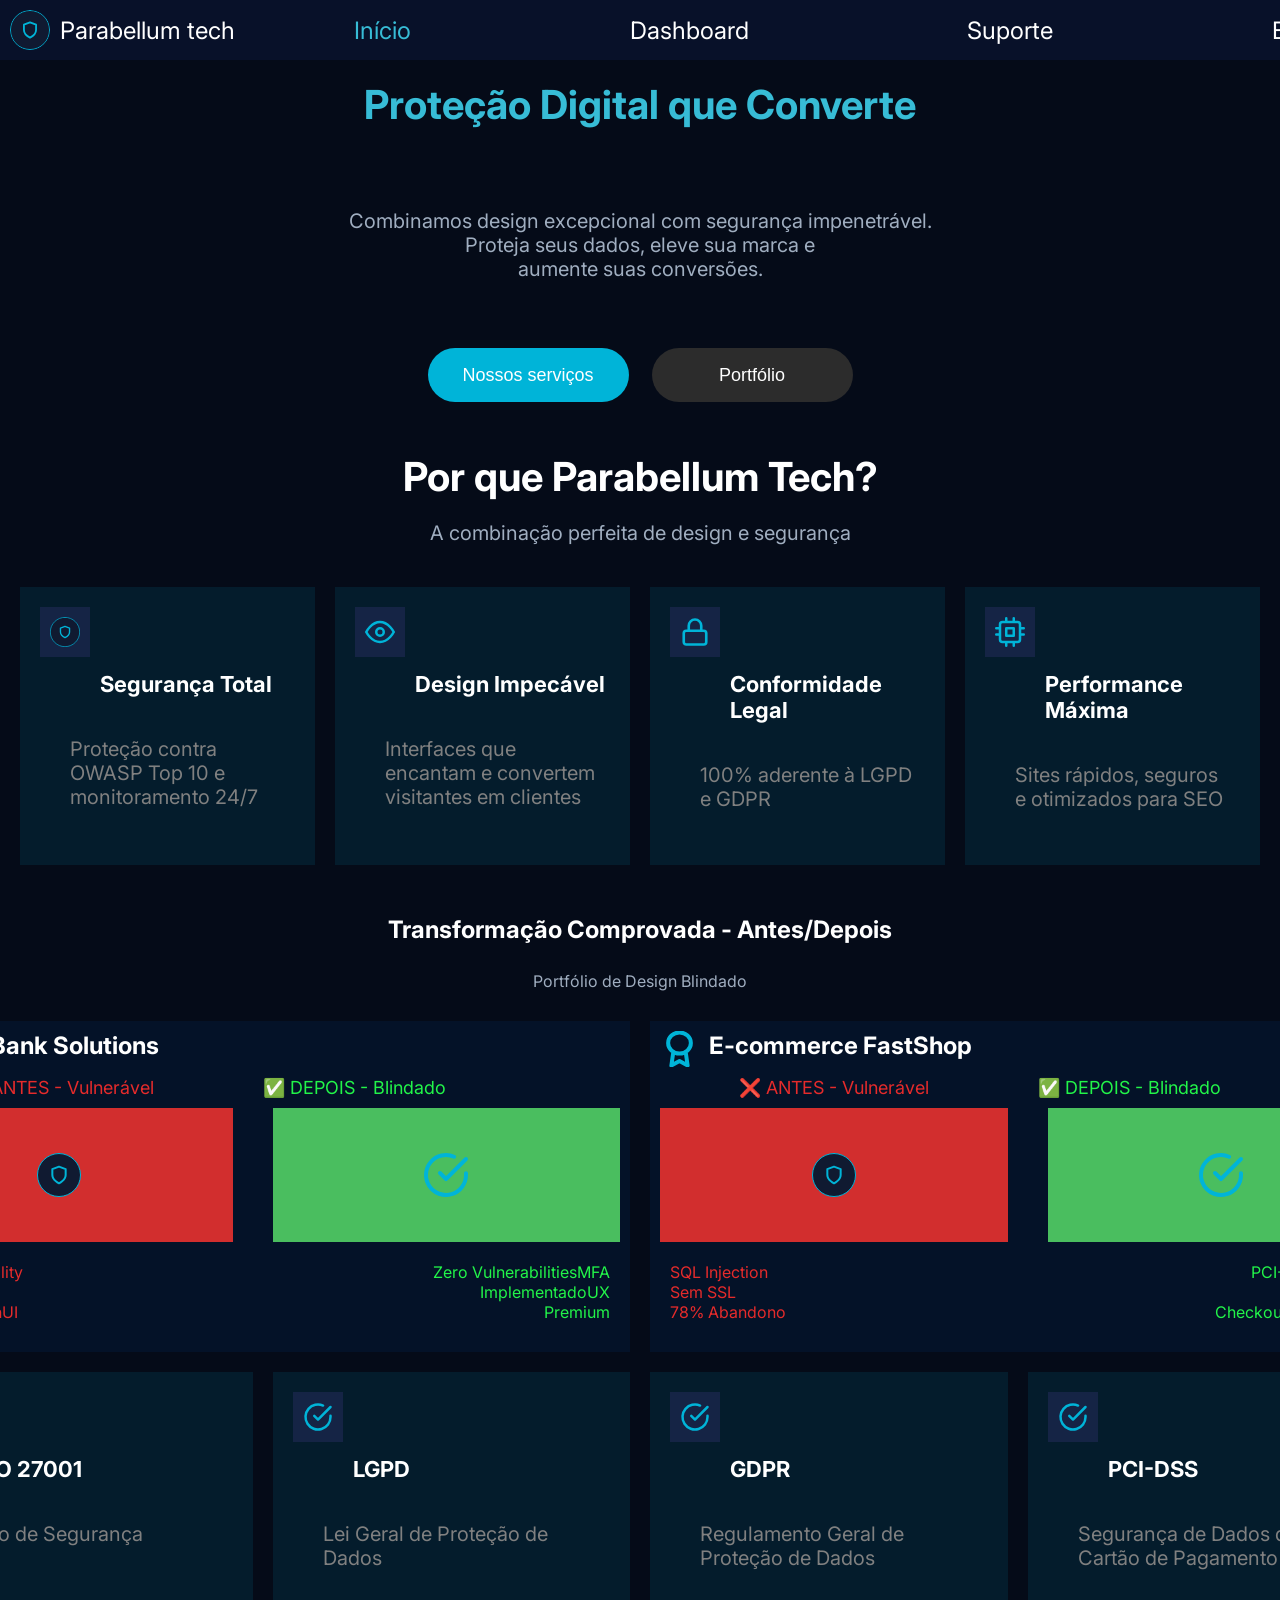
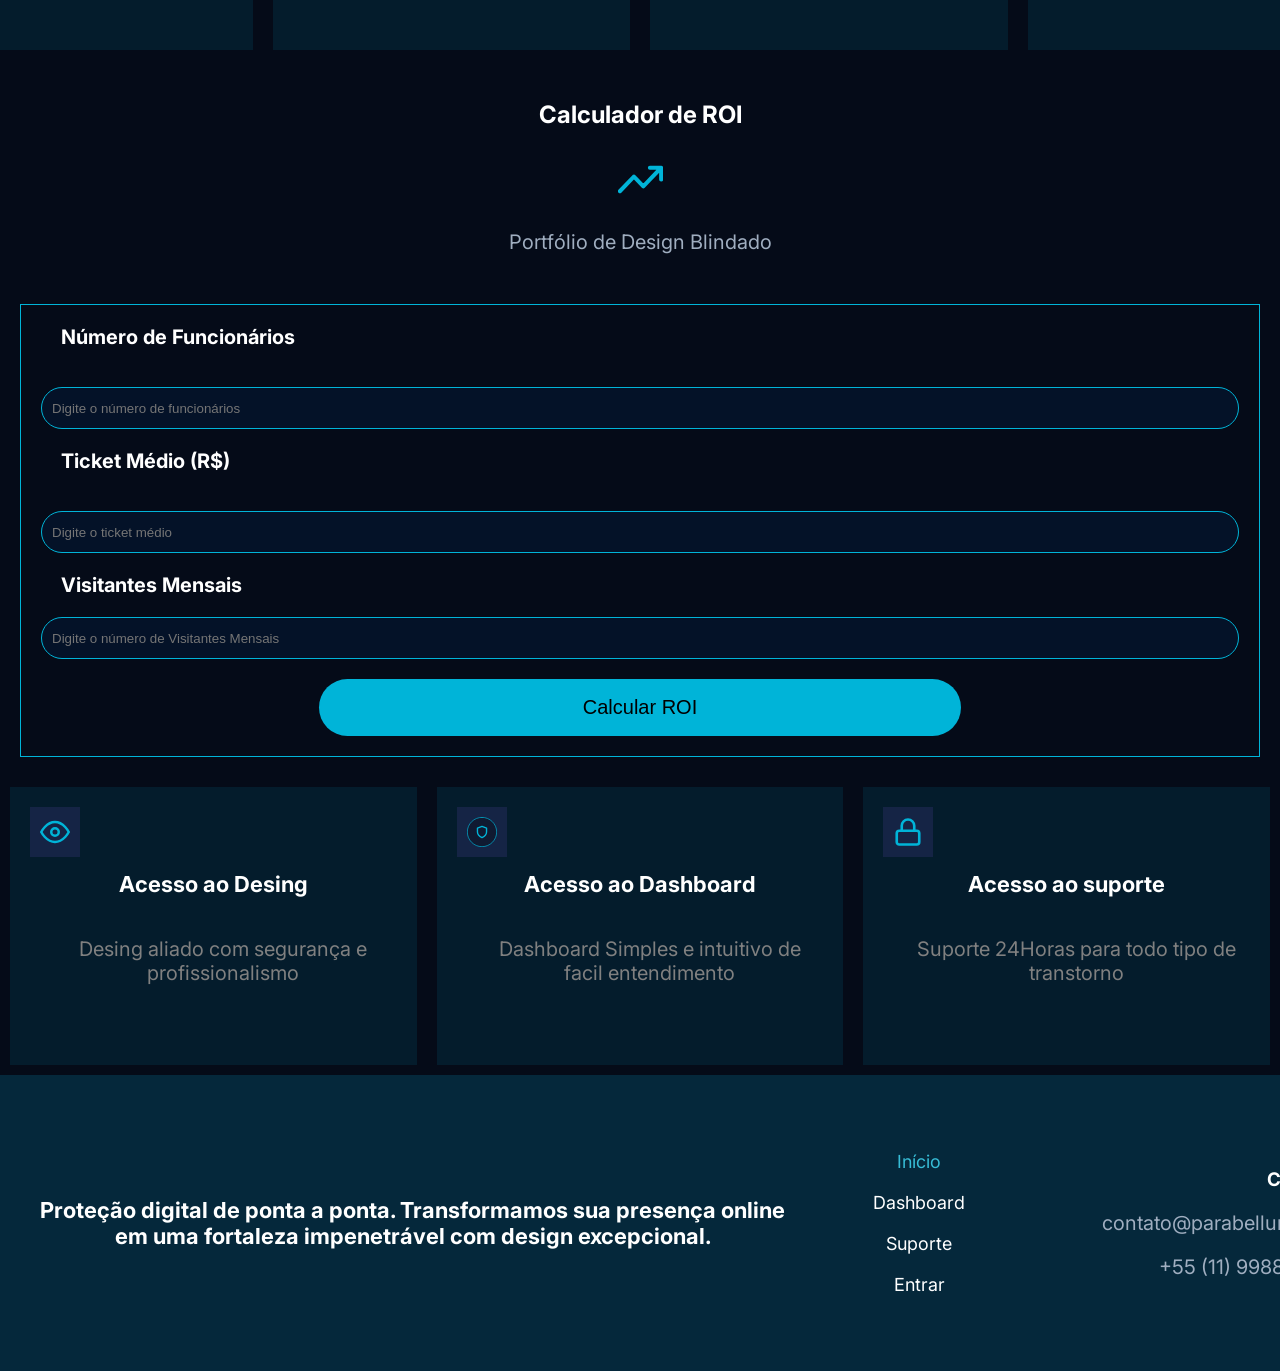
==== commit 7d5a4a5a: "arrumando semanticas e bugs visuais de todos as paginas." ====
--- a/index.html
+++ b/index.html
@@ -1,3 +1,4 @@
+<!-- Projeto Parabellum Tech - Página Inicial (index.html) -->
 <!DOCTYPE html>
 <html lang="pt-br">
     <head>
@@ -18,13 +19,11 @@
                 <a href="dashboard.html" class="dashboardBtn">Dashboard</a>
                 <a href="suporte.html" class="suporteBtn">Suporte</a>
                 <a href="entrar.html" class="entrarBtn">Entrar</a>
-
             </nav>
         </header> 
 
         <main class="container">
             <section class="primeira_pagina">
-                
                 <div class="pc">
                     <h1>Proteção Digital que Converte</h1>
                     <br>
@@ -36,244 +35,231 @@
                 </div>
                 
                 <div class="botao_inicio">
-                    
                     <div class="botao_serviço">
-                        <button class="serviçoBtn"
-                        >Nossos serviços
-                    </button>
-                </div>
-                
-                <div class="botao_portfolio">
-                    <button class="portfolioBtn"
-                    >Portfólio
-                </button>   
-            </div>
-        </div>
+                        <button type="button" class="serviçoBtn">Nossos serviços</button>
+                    </div>
+                
+                    <div class="botao_portfolio">
+                        <button type="button" class="portfolioBtn">Portfólio</button>   
+                    </div>
+                </div>
         
-        <div class="meio_escritas">
-            <h2>Por que Parabellum Tech? </h2>
-            <p> A combinação perfeita de design e segurança </p>
-        </div>
+                <div class="meio_escritas">
+                    <h2>Por que Parabellum Tech? </h2>
+                    <p> A combinação perfeita de design e segurança </p>
+                </div>
         
-        <section class="cards">
-            <div id="card_st">
-                <img src="img/Icon Button.svg">
-                <h3> Segurança Total</h4>
-                <p> Proteção contra OWASP Top 10 e monitoramento 24/7</p>
-            </div>
-            
-            <div id="card_di">
-                <img src="img/Olho.svg">
-                <h3>Design Impecável</h3>
-                <p> Interfaces que encantam e convertem visitantes em clientes </p>
-            </div>
-            
-            <div id="card_cl">
-                <img src="img/Lock.svg">
-                <h3>Conformidade Legal</h3>
-                <p> 100% aderente à LGPD e GDPR </p>
-            </div> 
-            
-            <div id="card_pm">
-                <img src="img/Cpu.svg">
-                <h3>Performance Máxima</h3>
-                <p> Sites rápidos, seguros e otimizados para SEO </p>
-            </div>
-        </section>
+                <section class="cards">
+                    <div id="card_st">
+                        <img src="img/Icon Button.svg" alt="Ícone Segurança Total">
+                        <h3>Segurança Total</h3>
+                        <p> Proteção contra OWASP Top 10 e monitoramento 24/7</p>
+                    </div>
+                    
+                    <div id="card_di">
+                        <img src="img/Olho.svg" alt="Ícone Design Impecável">
+                        <h3>Design Impecável</h3>
+                        <p> Interfaces que encantam e convertem visitantes em clientes </p>
+                    </div>
+                    
+                    <div id="card_cl">
+                        <img src="img/Lock.svg" alt="Ícone Conformidade Legal">
+                        <h3>Conformidade Legal</h3>
+                        <p> 100% aderente à LGPD e GDPR </p>
+                    </div> 
+                    
+                    <div id="card_pm">
+                        <img src="img/Cpu.svg" alt="Ícone Performance Máxima">
+                        <h3>Performance Máxima</h3>
+                        <p> Sites rápidos, seguros e otimizados para SEO </p>
+                    </div>
+                </section>
+            </section>
     
-    <section class="segunda_pagina">
-        <div class="tp">
-            <h2>Transformação Comprovada - Antes/Depois</h2>
-            <p>Portfólio de Design Blindado</p>
-        </div>
-
-        <div class="container_projetos">
-            <div class="fundo_ts">
-
-                <div class="titulo_status">
-                    <img src="img/Award.svg">
-                    <h3>TechBank Solutions</h3>
-                </div>
-
-                <div class="status-blindagem">
-                    <div class="grupo_antes">
-                        <p class="antes">❌ ANTES - Vulnerável</p>
-                        <div class="caixa1">
-                            <img src="img/Icon Button.svg" alt="Logo do grupo">
-                        </div>
-                    </div>
-                    
-                    <div class="grupo_depois">
+            <section class="segunda_pagina">
+                <div class="tp">
+                    <h2>Transformação Comprovada - Antes/Depois</h2>
+                    <p>Portfólio de Design Blindado</p>
+                </div>
+
+                <div class="container_projetos">
+                    <div class="fundo_ts">
+                        <div class="titulo_status">
+                            <img src="img/Award.svg" alt="Ícone de certificação">
+                            <h3>TechBank Solutions</h3>
+                        </div>
+
+                        <div class="status-blindagem">
+                            <div class="grupo_antes">
+                                <p class="antes">❌ ANTES - Vulnerável</p>
+                                <div class="caixa1">
+                                    <img src="img/Icon Button.svg" alt="Status vulnerável">
+                                </div>
+                            </div>
+                            
+                            <div class="grupo_depois">
+                                <p class="depois">✅ DEPOIS - Blindado</p>
+                                <div class="caixa2">
+                                    <img src="img/Check circle.svg" alt="Status blindado">
+                                </div>
+                            </div> 
+                        </div>
                         
-                        <p class="depois">✅ DEPOIS - Blindado</p>
-                        <div class="caixa2">
-                            <img src="img/Check circle.svg" alt="Logo do grupo">
-                        </div>
-                    </div> 
-                </div>
-                
-                <div class="conteudo-card">
-                    <div class="escritas_vr">
-                        <p>XSS Vulnerability<br>Broken<br>AuthenticationUI<br>Confus</p>
-                    </div>
-                    
-                    <div class="escritas_vd">
-                        <p>Zero VulnerabilitiesMFA<br>ImplementadoUX<br>Premium</p>
-                    </div>
-                </div>
-                
-            </div>
-            <div class="fundo_ec">
-                <div class="titulo_status">
-                    <img src="img/Award.svg">
-                    <h4>E-commerce FastShop</h4>
-                </div>
-                
-                <div class="status-blindagem">
-                    <div class="grupo_antes">
+                        <div class="conteudo-card">
+                            <div class="escritas_vr">
+                                <p>XSS Vulnerability<br>Broken<br>AuthenticationUI<br>Confus</p>
+                            </div>
+                            
+                            <div class="escritas_vd">
+                                <p>Zero VulnerabilitiesMFA<br>ImplementadoUX<br>Premium</p>
+                            </div>
+                        </div>
+                    </div>
+
+                    <div class="fundo_ec">
+                        <div class="titulo_status">
+                            <img src="img/Award.svg" alt="Ícone de certificação">
+                            <h4>E-commerce FastShop</h4>
+                        </div>
                         
-                        <p class="antes"> ❌ ANTES - Vulnerável</p>
-                        <div class="caixa1">
-                            <img src="img/Icon Button.svg" alt="Logo do grupo">
-                        </div>
-                    </div>
-                    
-                    <div class="grupo_depois">
+                        <div class="status-blindagem">
+                            <div class="grupo_antes">
+                                <p class="antes"> ❌ ANTES - Vulnerável</p>
+                                <div class="caixa1">
+                                    <img src="img/Icon Button.svg" alt="Status vulnerável">
+                                </div>
+                            </div>
+                            
+                            <div class="grupo_depois">
+                                <p class="depois">✅ DEPOIS - Blindado</p>
+                                <div class="caixa2">
+                                    <img src="img/Check circle.svg" alt="Status blindado">
+                                </div>
+                            </div>
+                        </div>
                         
-                        <p class="depois">✅ DEPOIS - Blindado</p>
-                        <div class="caixa2">
-                            <img src="img/Check circle.svg">
-                        </div>
-                    </div>
-                </div>
-                
-                <div class="conteudo-card">
-                    <div class="escritas_vr">
-                        <p>SQL Injection<br>Sem SSL<br>78% Abandono</p>
-                    </div>
-                    
-                    <div class="escritas_vd">
-                        <p>PCI-DSS Certified<br>SSL/TLS<br>Checkout Simplificado</p>
-                    </div>
-                </div>
-            </div>    
-        </div> 
-
-        <section class="cards">
-            
-            <div class="iso">
-                <img src="img/Check circle.svg">
-                <h5>ISO 27001</h5>
-                <p>Gestão de Segurança</p>
-            </div>
-            
-            <div class="lgpd">
-                <img src="img/Check circle.svg">
-                <h5>LGPD</h5>
-                <p>Lei Geral de Proteção de Dados</p>
-            </div>
-            
-            <div class="gdpr">
-                <img src="img/Check circle.svg">
-                <h5>GDPR</h5>
-                <p>Regulamento Geral de Proteção de Dados</p>
-            </div>
-            
-            <div class="pci-dss">
-                <img src="img/Check circle.svg">    
-                <h5>PCI-DSS</h5>
-                <p>Segurança de Dados de Cartão de Pagamento</p>
-            </div>
-        </section>
+                        <div class="conteudo-card">
+                            <div class="escritas_vr">
+                                <p>SQL Injection<br>Sem SSL<br>78% Abandono</p>
+                            </div>
+                            
+                            <div class="escritas_vd">
+                                <p>PCI-DSS Certified<br>SSL/TLS<br>Checkout Simplificado</p>
+                            </div>
+                        </div>
+                    </div>    
+                </div> 
+
+                <section class="cards">
+                    <div class="iso">
+                        <img src="img/Check circle.svg" alt="Selo ISO 27001">
+                        <h5>ISO 27001</h5>
+                        <p>Gestão de Segurança</p>
+                    </div>
+                    
+                    <div class="lgpd">
+                        <img src="img/Check circle.svg" alt="Selo LGPD">
+                        <h5>LGPD</h5>
+                        <p>Lei Geral de Proteção de Dados</p>
+                    </div>
+                    
+                    <div class="gdpr">
+                        <img src="img/Check circle.svg" alt="Selo GDPR">
+                        <h5>GDPR</h5>
+                        <p>Regulamento Geral de Proteção de Dados</p>
+                    </div>
+                    
+                    <div class="pci-dss">
+                        <img src="img/Check circle.svg" alt="Selo PCI-DSS">    
+                        <h5>PCI-DSS</h5>
+                        <p>Segurança de Dados de Cartão de Pagamento</p>
+                    </div>
+                </section>
+            </section>
     
-    <section class="terceira_pagina">
-        <div class = "tp_2">
-            <h2> Calculador de ROI</h2>
-            <img src="img/Trending up.svg" alt="Flecha para cima">
-            <p>Portfólio  de Design Blindado</p>
-        </div>
-        
-        <form class = "container_roi">
-            <h3> Número de Funcionários </h3>
-            <label class = "container_calculo">
-                <input
-                type="number"
-                id="num_funcionarios"
-                placeholder="Digite o número de funcionários"
-                >
-            </label>
-            
-            <h4> Ticket Médio (R$) </h4>
-            <label class = "container_calculo">
-                <input
-                type="number"
-                id="ticket_medio"
-                placeholder="Digite o ticket médio"
-                >
-            </label>
-            
-            <h5>Visitantes Mensais</h5>
-            <label class = "container_calculo">
-                <input
-                type="number"
-                id="vis_mensais"
-                placeholder="Digite o número de Visitantes Mensais"
-                >
-            </label>
-            
-            <button class="calcular">Calcular ROI
-            </button>
-            
-            <output class="resultado">
-                <p> Economia e Ganho Estimados por Ano </p>
-                <span id="resultado_calculo"> R$---</span>
-            </output>
-
-        </form>
-        <section class="cards_3">
-            
-            <div class="ad">
-                <img src="img/Olho.svg">
-                <h6>Acesso ao Desing</h6>
-                <p>Desing aliado com segurança e profissionalismo</p>
-            </div>
-            
-            <div class="ad2">
-                <img src="img/Icon Button.svg">
-                <h6>Acesso ao Dashboard</h6>
-                <p>Dashboard Simples e intuitivo de facil entendimento</p>
-            </div>
-            
-            <div class="as">
-                <img src="img/Lock.svg">
-                <h6>Acesso ao suporte</h6>
-                <p>Suporte 24Horas para todo tipo de transtorno</p>
-            </div>
-            
-        </section>
-        
-        <footer class = "roda_pé">
+            <section class="terceira_pagina">
+                <div class="tp_2">
+                    <h2>Calculador de ROI</h2>
+                    <img src="img/Trending up.svg" alt="Flecha para cima">
+                    <p>Portfólio de Design Blindado</p>
+                </div>
+                
+                <form class="container_roi">
+                    <h3>Número de Funcionários</h3>
+                    <label class="container_calculo" for="num_funcionarios">
+                        <input
+                            type="number"
+                            id="num_funcionarios"
+                            placeholder="Digite o número de funcionários"
+                        >
+                    </label>
+                    
+                    <h4>Ticket Médio (R$)</h4>
+                    <label class="container_calculo" for="ticket_medio">
+                        <input
+                            type="number"
+                            id="ticket_medio"
+                            placeholder="Digite o ticket médio"
+                        >
+                    </label>
+                    
+                    <h5>Visitantes Mensais</h5>
+                    <label class="container_calculo" for="vis_mensais">
+                        <input
+                            type="number"
+                            id="vis_mensais"
+                            placeholder="Digite o número de Visitantes Mensais"
+                        >
+                    </label>
+                    
+                    <button type="button" class="calcular">Calcular ROI</button>
+                    
+                    <output class="resultado">
+                        <p>Economia e Ganho Estimados por Ano</p>
+                        <span id="resultado_calculo">R$---</span>
+                    </output>
+                </form>
+
+                <section class="cards_3">
+                    <div class="ad">
+                        <img src="img/Olho.svg" alt="Ícone Acesso ao Design">
+                        <h6>Acesso ao Desing</h6>
+                        <p>Desing aliado com segurança e profissionalismo</p>
+                    </div>
+                    
+                    <div class="ad2">
+                        <img src="img/Icon Button.svg" alt="Ícone Acesso ao Dashboard">
+                        <h6>Acesso ao Dashboard</h6>
+                        <p>Dashboard Simples e intuitivo de facil entendimento</p>
+                    </div>
+                    
+                    <div class="as">
+                        <img src="img/Lock.svg" alt="Ícone Acesso ao Suporte">
+                        <h6>Acesso ao suporte</h6>
+                        <p>Suporte 24Horas para todo tipo de transtorno</p>
+                    </div>
+                </section>
+            </section>
+        </main> 
+
+        <footer class="roda_pé">
             <h2>Proteção digital de ponta a ponta. Transformamos sua presença online
                 <br> 
                 em uma fortaleza impenetrável com design excepcional.
             </h2>
+            <div class="container_link">
                 <a href="index.html" class="inicioBtn">Início</a>
                 <a href="dashboard.html" class="dashboardBtn">Dashboard</a>
                 <a href="suporte.html" class="suporteBtn">Suporte</a>
                 <a href="entrar.html" class="entrarBtn">Entrar</a>
-
-        </div>
-        <nav class = "contato">
-            <h3>Contato</h3>
-            <br>
-            <p>contato@parabellum.tech</p>
-            <br>
-            <p>+55 (11) 9988-7766</p>
-        </nav>
+            </div>
+            <div class="contato">
+                <h3>Contato</h3>
+                <br>
+                <p>contato@parabellum.tech</p>
+                <br>
+                <p>+55 (11) 9988-7766</p>
+            </div>
         </footer>
-        
-    </section>
-    
-    </main> 
-</body>
+    </body>
 </html>
--- a/css/index.css
+++ b/css/index.css
@@ -1,32 +1,28 @@
-/*fontes*/
+/* Projeto Parabellum Tech - Folha de Estilo da Página Inicial (index.css) */
 @import url('https://fonts.googleapis.com/css2?family=Inter:ital,opsz,wght@0,14..32,100..900;1,14..32,100..900&display=swap');
 
-*{
+* {
     margin: 0;
     padding: 0;
     box-sizing: border-box;
 }
 
-body{
+body {
     font-family: 'Inter', sans-serif;
     background-color: #050B18;
 }
 
-/* Container principal */
-.container{
-    width:  100%;
+.container {
+    width: 100%;
     max-width: 1447px;
     min-height: 1024px;
     margin: auto; 
-
-    border-radius: 40px;
-    
-    display: flex;
-    flex-direction: column;
-    align-items: center;
-}
-
-/* cabeçalho */
+    border-radius: 40px;
+    display: flex;
+    flex-direction: column;
+    align-items: center;
+}
+
 .cabecalho {
     background-color: #081129;
     max-height: 69px;
@@ -34,14 +30,12 @@
     margin: auto;
     padding: 10px;
     gap: 5px;
-
     display: flex;
     justify-content: space-between;
     align-items: center;
     font-size: 24px;
 }
 
-/* NOVO ELEMENTO ADICIONADO PARA O LOGO-GRUPO */
 .logo-grupo {
     display: grid;
     grid-template-columns: auto auto;
@@ -49,7 +43,7 @@
     gap: 10px;
 }
 
-.logo-grupo img{
+.logo-grupo img {
     border-radius: 50%;
     width: 40px;
     height: 40px;
@@ -60,7 +54,6 @@
     font-size: 24px;
 }
 
-/* Alterado de '.cabecalho button' para '.cabecalho a' para refletir a semântica de links da navbar */
 .cabecalho a {
     font-size: 24px;
     margin-right: 100px;
@@ -70,7 +63,7 @@
     text-decoration: none;
 }
 
-.inicioBtn, .dashboardBtn, .suporteBtn, .entrarBtn{
+.inicioBtn, .dashboardBtn, .suporteBtn, .entrarBtn {
     color: rgb(255, 255, 255);
     font-size: 24px;
     margin-left: 10px; 
@@ -79,46 +72,41 @@
     text-decoration: none;
 }
 
-/* Correção da classe de hover do primeiro botão da nav */
-.inicioBtn:hover, .dashboardBtn:hover, .suporteBtn:hover, .entrarBtn:hover{
+.inicioBtn:hover, .dashboardBtn:hover, .suporteBtn:hover, .entrarBtn:hover {
     color: #37bcd6;
     filter: brightness(0.9);
 }
 
-.inicioBtn{
-    color:#37bcd6;
+.inicioBtn {
+    color: #37bcd6;
     font-size: 24px;
     margin-left: 10px;
 }
 
-/*escrita prinipal*/
-.pc{
+.pc {
     min-width: 635px;
     min-height: 258px;
     margin: auto;
     gap: 30px;
     padding: 20px;
-    
-    border-radius: 40px;
-    
-    display: flex;
-    flex-direction: column;
-    align-items: center;
-}
-
-.pc h1{
+    border-radius: 40px;
+    display: flex;
+    flex-direction: column;
+    align-items: center;
+}
+
+.pc h1 {
     color: #37bcd6;
     font-size: 40px;
     text-align: center;
 }
 
-.pc p{
+.pc p {
     color: #A0AEC0;
     font-size: 20px;    
     text-align: center;
 }
 
-/*botões tela*/
 .botao_inicio {
     gap: 23px;
     display: flex;            
@@ -161,43 +149,37 @@
     filter: brightness(0.9);
 }
 
-/*escrita meio*/
-.meio_escritas{
+.meio_escritas {
     width: 100%;
     max-width: 540px;
     height: 115px;
     margin: auto;
-    
-    border-radius: 40px;
-    
-    display: flex;
-    flex-direction: column;
-    align-items: center;
-    text-align: center;
-    
-    gap:20px;
-}
-
-.meio_escritas h2{
+    border-radius: 40px;
+    display: flex;
+    flex-direction: column;
+    align-items: center;
+    text-align: center;
+    gap: 20px;
+}
+
+.meio_escritas h2 {
     color: #ffffff;
     font-size: 40px;
 }
 
-.meio_escritas p{
+.meio_escritas p {
     color: #A0AEC0;
     font-size: 20px;    
     text-align: center;
 }
 
-/*cards*/
-.cards{
+.cards {
     display: grid;
     grid-template-columns: 1fr 1fr 1fr 1fr;
     gap: 20px;
     padding: 20px;
 }
 
-/* Alterado de 'h1' para as tags hierárquicas reais dos cards (h3 e h5) */
 .cards h3, .cards h5 {
     color: #ffffff;
     font-size: 22px;
@@ -205,7 +187,7 @@
     padding: 10px;
 }
 
-.cards p{
+.cards p {
     color: #808080;
     font-size: 20px;    
     margin-left: 20px;
@@ -227,10 +209,7 @@
     background: #152445;
 }
 
-/*Segunda Pagina*/
-
-/*Titulo*/
-.tp{
+.tp {
     display: flex;
     flex-direction: column;
     text-align: center;
@@ -238,13 +217,19 @@
     padding: 30px;
 }
 
-/*fundos*/
-.container_projetos{
+.tp h2 {
+    color: #ffffff;
+}
+
+.tp p {
+    color: #A0AEC0;
+}
+
+.container_projetos {
     display: grid;
     grid-template-columns: 1fr 1fr;
-    flex-direction: column; 
-    gap: 20px;
-    margin:auto;
+    gap: 20px;
+    margin: auto;
 }
 
 .titulo_status {
@@ -255,18 +240,17 @@
     padding: 10px;
 }
 
-/* Correção de h (inexistente) para as tags usadas */
 .titulo_status h3, .titulo_status h4 {
-    font-size: 24px;
-}
-
-.fundo_ts, .fundo_ec{
+    color: #ffffff;
+    font-size: 24px;
+}
+
+.fundo_ts, .fundo_ec {
     min-width: 755px;
     min-height: 281px;
     background-color: rgba(4, 79, 177, 0.1); 
 }
 
-/* Correção da tag fantasma h */
 .fundo_ec, .fundo_ts h3, .fundo_ts h4 {
     text-align: start;
 }
@@ -282,7 +266,6 @@
     min-width: 250px;
     min-height: 134px;
     margin: 10px;
-    
     display: flex;
     justify-content: center; 
     align-items: center;     
@@ -300,7 +283,7 @@
     background-color: #4abe5f;
 }
 
-.depois, .antes p{
+.depois, .antes p {
     text-align: start;
 }
 
@@ -331,14 +314,13 @@
     text-align: right;
 }
 
-/*cards*/
-.lgpd, .gdpr, .pci-dss, .pci-dss, .iso{
+.lgpd, .gdpr, .pci-dss, .iso {
     min-width: 259px;
     min-height: 278px;
     background-color: rgba(0, 180, 216, 0.1); 
 } 
 
-.lgpd img, .gdpr img, .pci-dss img, .pci-dss img, .iso img{
+.lgpd img, .gdpr img, .pci-dss img, .iso img {
     width: 50px;
     height: 50px;
     margin-left: 20px;
@@ -347,10 +329,7 @@
     background: #152445;
 }
 
-/*Terceira Página*/
-
-/*Titulo*/
-.tp_2{
+.tp_2 {
     display: flex;
     flex-direction: column;
     text-align: center;
@@ -359,59 +338,54 @@
     margin: auto;
 }
 
-/* Adequado para h2 do HTML */
 .tp_2 h2 {
     color: #ffffff;
     font-size: 24px;
 }
 
-.tp_2 img{
+.tp_2 img {
     width: 45px;
     height: 47px;
     align-self: center;
 }
 
-.tp_2 p{
+.tp_2 p {
     color: #A0AEC0;
     font-size: 20px;    
     text-align: center;
 }
 
-/* Calculador ROI */
-.container_roi{
-    display: grid;
-    grid-template: 1fr 1fr 1fr;
+.container_roi {
+    display: grid;
+    grid-template-rows: 1fr 1fr 1fr;
     gap: 20px;
     padding: 20px;
     margin: 20px;
-
-    /* Sintaxe de borda corrigida para evitar quebras de layout */
     border: 1px solid #00B4D8;
 }
 
-.container_roi input{
+.container_roi input {
     width: 100%;
     height: 100%;
     background: transparent;
     border: none;
+    color: #ffffff;
     text-align: left;
     padding: 10px;
     outline: none;
 }
 
-/* Substituição das tags falsas <h> pelos cabeçalhos reais que você usou no form */
 .container_roi h3, .container_roi h4, .container_roi h5 {
     color: #ffffff;
     font-size: 20px;
     margin-left: 20px;
 }
 
-.container_calculo{
+.container_calculo {
     min-width: 788px;
     min-height: 42px;
     background-color: rgba(4, 79, 177, 0.1);
-    border-radius: 17px;
-    /* Sintaxe corrigida */
+    border-radius: 40px;
     border: 1px solid #00B4D8;
 }
 
@@ -422,42 +396,40 @@
     cursor: pointer;
     text-align: center;
     margin: auto;
-    border-radius: 17px;
+    border-radius: 40px;
     border: none;
     min-width: 642px;
     min-height: 57px;
     transition: 0.3s;
 }
 
-.resultado{
-    display: flex;
+.resultado {
     flex-direction: column;
     align-items: center;
     display: none;
     min-width: 642px;
-    border: solid #5df196;
-    border-radius: 17px;
+    border: 1px solid #5df196;
+    border-radius: 40px;
     gap: 10px;
 }
 
-.resultado p{
+.resultado p {
     color: #808080;
     font-size: 20px;
 }
 
-.resultado span{
+.resultado span {
     color: #5df196;
     font-size: 40px;
-    font-family: 'extra-bold';
-}
-
-.calcular:hover{
+    font-weight: 800;
+}
+
+.calcular:hover {
     background-color: #316fc5;
     filter: brightness(0.9); 
 }
 
-/* Cards */
-.cards_3{
+.cards_3 {
     display: grid;
     grid-template-columns: 1fr 1fr 1fr;
     gap: 20px;
@@ -466,13 +438,12 @@
     min-height: 278px;
 }
 
-.ad, .ad2, .as{
+.ad, .ad2, .as {
     min-width: 259px;
     min-height: 278px;
     background-color: rgba(0, 180, 216, 0.1); 
 } 
 
-/* O card_3 estava recebendo a estilização de h1 original, mas o HTML usa h6 */
 .cards_3 h6 {
     color: #ffffff;
     font-size: 22px;
@@ -480,7 +451,7 @@
     padding: 10px;
 }
 
-.cards_3 p{
+.cards_3 p {
     color: #808080;
     font-size: 20px;    
     margin-left: 20px;
@@ -497,14 +468,10 @@
     background: #152445;
 }
 
-/*Roda Pé*/
-.roda_pé{
+.roda_pé {
     min-width: 1437px;
     min-height: 296px;
-    
-    /* Sintaxe da fonte do rodapé corrigida */
     font-family: "Inter", sans-serif;
-
     display: flex;
     text-align: center;
     align-items: center;
@@ -514,45 +481,48 @@
     background-color: #05283B;
 }
 
-/* A tag base é h2, conforme consta no código HTML do footer */
 .roda_pé h2 {
     color: #ffffff;
     font-size: 22px;
 }
 
-.roda_pé p{
+.roda_pé p {
     color: #A0AEC0;
     font-size: 20px;    
 }
 
-.container_link{
-    display: flex;
-    flex-direction: column;
-    gap: 20px;
-    text-align: center;
-    padding: 10px;
-    margin: auto;
-}
-
-.container_link button{
-    /* Inclusão do 'px' em medidas físicas e 'transparent' em cores */
-    border-radius: 17px;
+.container_link {
+    display: flex;
+    flex-direction: column;
+    gap: 20px;
+    text-align: center;
+    padding: 10px;
+    margin: auto;
+}
+
+.container_link a {
+    border-radius: 40px;
     background: transparent;
     border: none;
     font-size: 18px;          
     cursor: pointer;
-}
-
-.container_link button:hover{
+    text-decoration: none;
+}
+
+.container_link a:hover {
     color: #316fc5;
     filter: brightness(0.9);
     transition: 0.3s;
 }
 
-.contato{
+.contato {
     display: flex;
     flex-direction: column;
     text-align: right;
     padding: 10px;
     margin: auto;
+}
+
+.contato h3 {
+    color: #ffffff;
 }
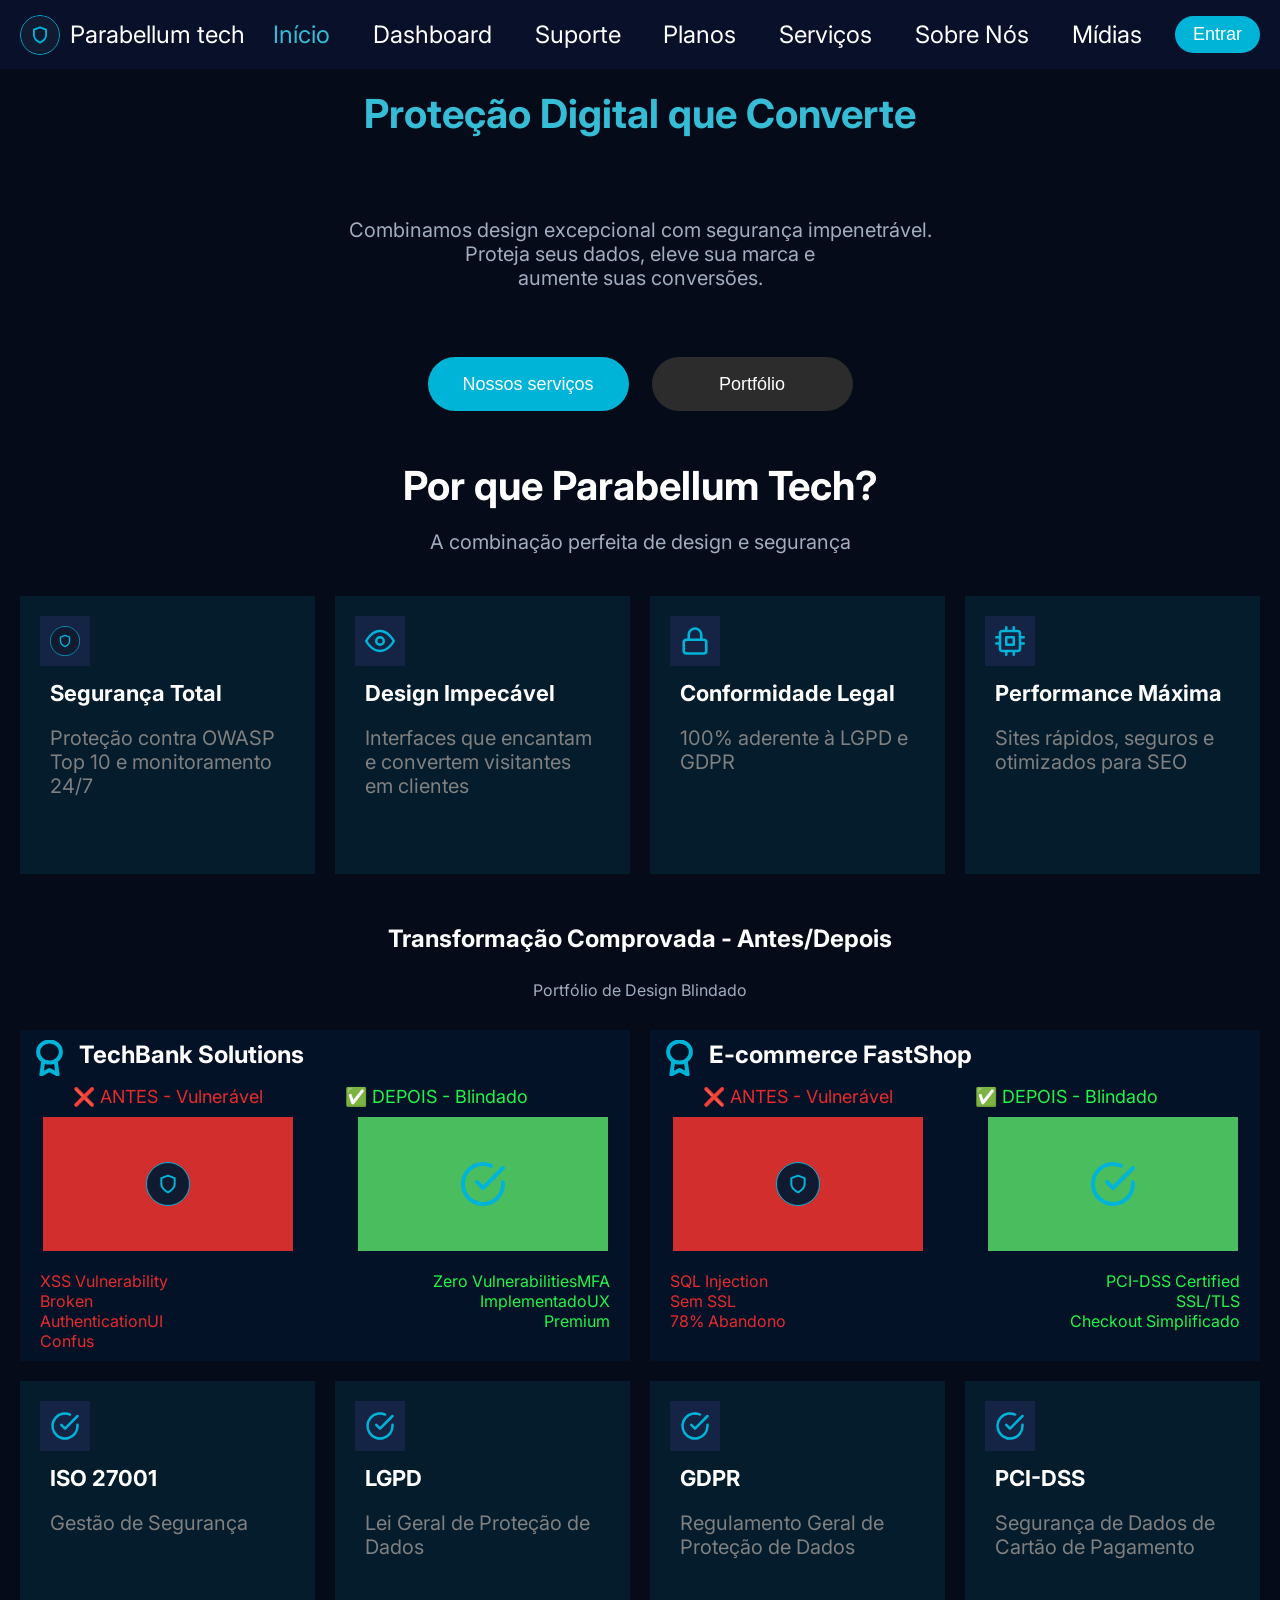
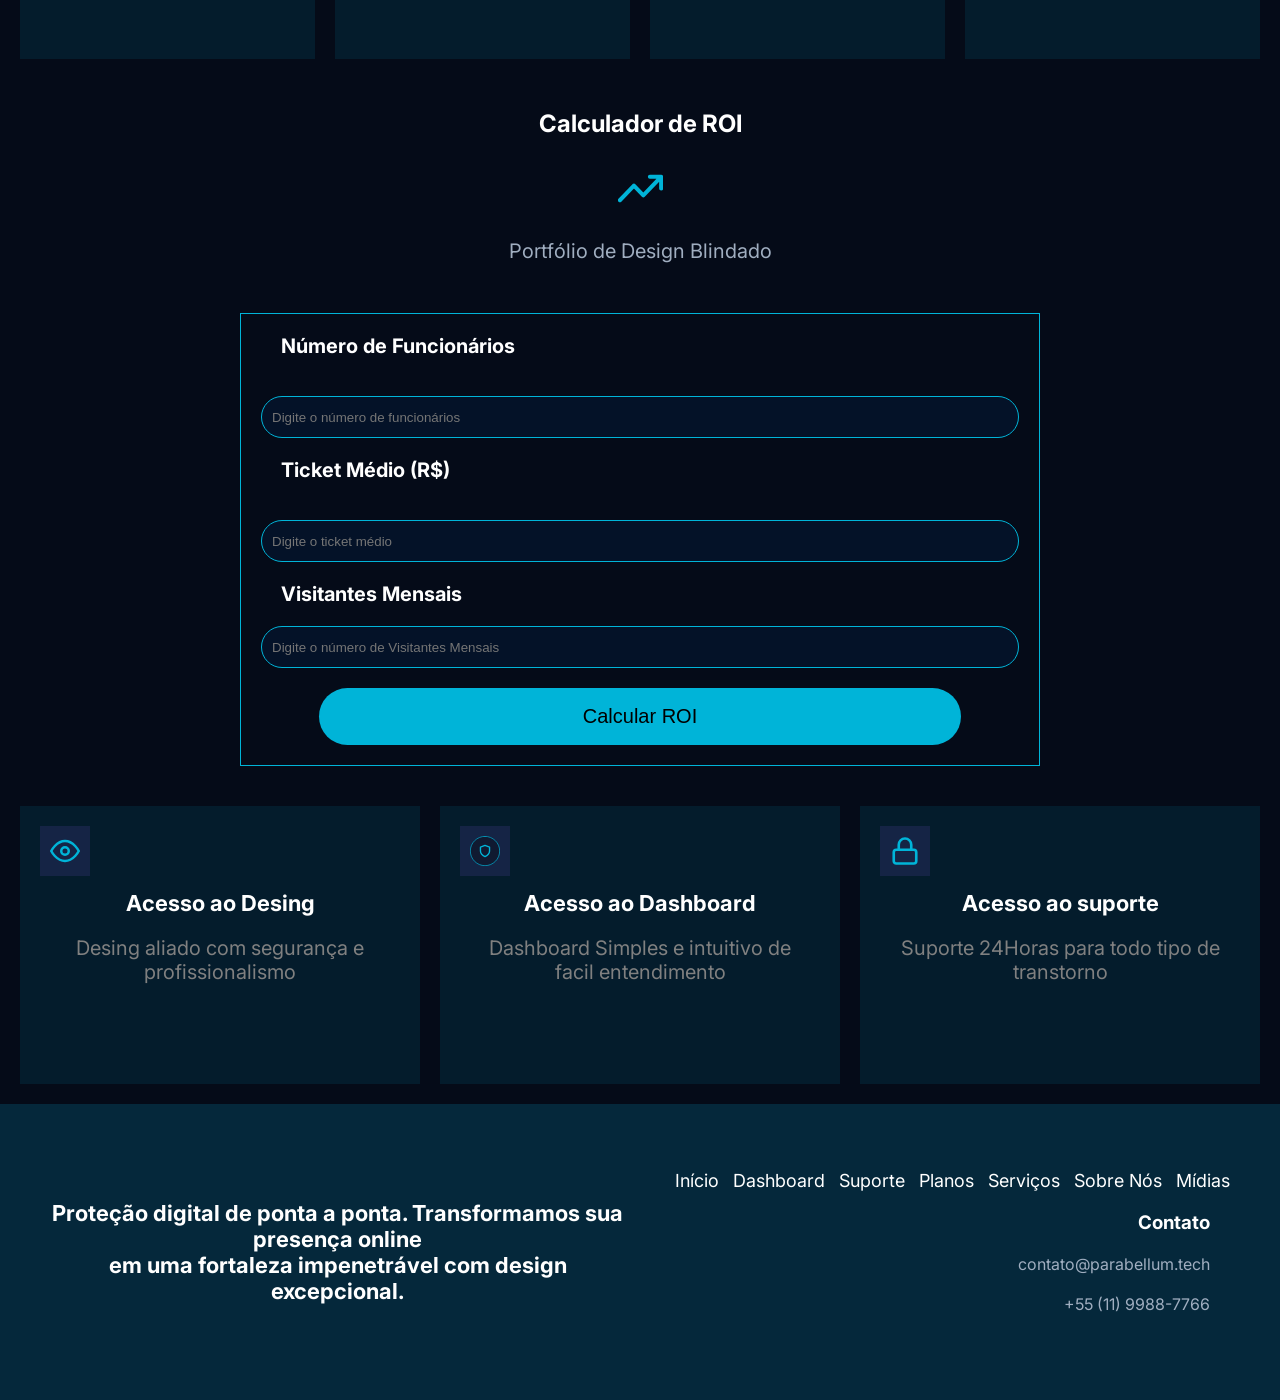
==== commit f4b6c2ce: "Criando todos os htmls e css, realizando linkando cada um em seu devido css. Indicie de procura e ro" ====
--- a/index.html
+++ b/index.html
@@ -1,5 +1,4 @@
-<!-- Projeto Parabellum Tech - Página Inicial (index.html) -->
-<!DOCTYPE html>
+    <!DOCTYPE html>
 <html lang="pt-br">
     <head>
         <meta charset="UTF-8">
@@ -14,11 +13,14 @@
                     <img src="img/Icon Button.svg" alt="Logo do grupo">
                     <p>Parabellum tech</p>
                 </div>
-                
                 <a href="index.html" class="inicioBtn">Início</a>
                 <a href="dashboard.html" class="dashboardBtn">Dashboard</a>
                 <a href="suporte.html" class="suporteBtn">Suporte</a>
-                <a href="entrar.html" class="entrarBtn">Entrar</a>
+                <a href="planos.html" class="planosBtn">Planos</a> 
+                <a href="servicos.html" class="servicosBtn">Serviços</a>
+                <a href="sobre.html" class="sobreBtn">Sobre Nós</a>
+                <a href="midias.html" class="midiasBtn">Mídias</a>
+                <button type="button" class="entrarBtn">Entrar</button>
             </nav>
         </header> 
 
@@ -242,7 +244,7 @@
             </section>
         </main> 
 
-        <footer class="roda_pé">
+        <footer class="roda_pe">
             <h2>Proteção digital de ponta a ponta. Transformamos sua presença online
                 <br> 
                 em uma fortaleza impenetrável com design excepcional.
@@ -251,8 +253,10 @@
                 <a href="index.html" class="inicioBtn">Início</a>
                 <a href="dashboard.html" class="dashboardBtn">Dashboard</a>
                 <a href="suporte.html" class="suporteBtn">Suporte</a>
-                <a href="entrar.html" class="entrarBtn">Entrar</a>
-            </div>
+                <a href="planos.html" class="planosBtn">Planos</a> 
+                <a href="servicos.html" class="servicosBtn">Serviços</a>
+                <a href="sobre.html" class="sobreBtn">Sobre Nós</a>
+                <a href="midias.html" class="midiasBtn">Mídias</a>
             <div class="contato">
                 <h3>Contato</h3>
                 <br>
--- a/css/index.css
+++ b/css/index.css
@@ -21,16 +21,19 @@
     display: flex;
     flex-direction: column;
     align-items: center;
+    overflow-x: hidden; 
 }
 
 .cabecalho {
     background-color: #081129;
-    max-height: 69px;
-    width: 1447px;
-    margin: auto;
-    padding: 10px;
+    width: 100%;
+    max-width: 1447px;
+    min-height: 69px;
+    margin: auto;
+    padding: 10px 20px;
     gap: 5px;
     display: flex;
+    flex-wrap: wrap; 
     justify-content: space-between;
     align-items: center;
     font-size: 24px;
@@ -56,14 +59,14 @@
 
 .cabecalho a {
     font-size: 24px;
-    margin-right: 100px;
+    margin-right: 15px; 
     opacity: 1;
     background-color: transparent;
     border: none;
     text-decoration: none;
 }
 
-.inicioBtn, .dashboardBtn, .suporteBtn, .entrarBtn {
+.inicioBtn, .dashboardBtn, .suporteBtn, .planosBtn, .servicosBtn, .sobreBtn, .midiasBtn {
     color: rgb(255, 255, 255);
     font-size: 24px;
     margin-left: 10px; 
@@ -72,7 +75,29 @@
     text-decoration: none;
 }
 
-.inicioBtn:hover, .dashboardBtn:hover, .suporteBtn:hover, .entrarBtn:hover {
+.entrarBtn {
+    border: 1px solid var(--accent-blue);
+    color: var(--accent-blue);
+    padding: 8px 18px;
+    border-radius: 40px;
+    text-decoration: none;
+    font-weight: 500;
+    transition: all 0.3s ease;
+    background-color: #00B4D8;
+    border-radius: 40px;
+    border: none;
+    color: white;
+    font-size: 18px;          
+    cursor: pointer;
+}
+
+.entrarBtn:hover {
+    background-color: #316fc5;
+    filter: brightness(0.9);
+    transition: 0.3s;
+}
+
+.inicioBtn:hover, .dashboardBtn:hover, .suporteBtn:hover, .planosBtn:hover, .servicosBtn:hover, .sobreBtn:hover, .midiasBtn:hover {
     color: #37bcd6;
     filter: brightness(0.9);
 }
@@ -84,7 +109,8 @@
 }
 
 .pc {
-    min-width: 635px;
+    width: 100%;
+    max-width: 635px; 
     min-height: 258px;
     margin: auto;
     gap: 30px;
@@ -110,6 +136,7 @@
 .botao_inicio {
     gap: 23px;
     display: flex;            
+    flex-wrap: wrap;
     justify-content: center; 
     align-items: center;      
     width: 100%;              
@@ -160,6 +187,7 @@
     align-items: center;
     text-align: center;
     gap: 20px;
+    padding: 0 15px; 
 }
 
 .meio_escritas h2 {
@@ -178,12 +206,13 @@
     grid-template-columns: 1fr 1fr 1fr 1fr;
     gap: 20px;
     padding: 20px;
+    width: 100%; 
 }
 
 .cards h3, .cards h5 {
     color: #ffffff;
     font-size: 22px;
-    margin-left: 70px;  
+    margin-left: 20px;  
     padding: 10px;
 }
 
@@ -191,11 +220,11 @@
     color: #808080;
     font-size: 20px;    
     margin-left: 20px;
-    padding: 30px;
+    padding: 10px 30px 30px 10px;
 }
 
 #card_st, #card_di, #card_cl, #card_pm {
-    min-width: 259px;
+    width: 100%; 
     min-height: 278px;
     background-color: rgba(0, 180, 216, 0.1); 
 }
@@ -230,6 +259,8 @@
     grid-template-columns: 1fr 1fr;
     gap: 20px;
     margin: auto;
+    width: 100%;
+    padding: 0 20px;
 }
 
 .titulo_status {
@@ -246,7 +277,7 @@
 }
 
 .fundo_ts, .fundo_ec {
-    min-width: 755px;
+    width: 100%;
     min-height: 281px;
     background-color: rgba(4, 79, 177, 0.1); 
 }
@@ -263,9 +294,10 @@
 }
 
 .caixa1, .caixa2 {
-    min-width: 250px;
+    width: 100%;
+    max-width: 250px;
     min-height: 134px;
-    margin: 10px;
+    margin: 10px auto;
     display: flex;
     justify-content: center; 
     align-items: center;     
@@ -285,6 +317,7 @@
 
 .depois, .antes p {
     text-align: start;
+    padding: 0 10px;
 }
 
 .antes {
@@ -315,7 +348,7 @@
 }
 
 .lgpd, .gdpr, .pci-dss, .iso {
-    min-width: 259px;
+    width: 100%;
     min-height: 278px;
     background-color: rgba(0, 180, 216, 0.1); 
 } 
@@ -360,8 +393,10 @@
     grid-template-rows: 1fr 1fr 1fr;
     gap: 20px;
     padding: 20px;
-    margin: 20px;
+    margin: 20px auto;
     border: 1px solid #00B4D8;
+    width: 100%;
+    max-width: 800px; 
 }
 
 .container_roi input {
@@ -382,7 +417,7 @@
 }
 
 .container_calculo {
-    min-width: 788px;
+    width: 100%;
     min-height: 42px;
     background-color: rgba(4, 79, 177, 0.1);
     border-radius: 40px;
@@ -398,7 +433,8 @@
     margin: auto;
     border-radius: 40px;
     border: none;
-    min-width: 642px;
+    width: 100%;
+    max-width: 642px;
     min-height: 57px;
     transition: 0.3s;
 }
@@ -407,15 +443,19 @@
     flex-direction: column;
     align-items: center;
     display: none;
-    min-width: 642px;
+    width: 100%;
+    max-width: 642px;
+    margin: 0 auto;
     border: 1px solid #5df196;
     border-radius: 40px;
     gap: 10px;
+    padding: 20px;
 }
 
 .resultado p {
     color: #808080;
     font-size: 20px;
+    text-align: center;
 }
 
 .resultado span {
@@ -433,13 +473,12 @@
     display: grid;
     grid-template-columns: 1fr 1fr 1fr;
     gap: 20px;
-    padding: 10px;
-    min-width: 259px;
-    min-height: 278px;
+    padding: 20px;
+    width: 100%;
 }
 
 .ad, .ad2, .as {
-    min-width: 259px;
+    width: 100%;
     min-height: 278px;
     background-color: rgba(0, 180, 216, 0.1); 
 } 
@@ -456,7 +495,7 @@
     font-size: 20px;    
     margin-left: 20px;
     text-align: center;
-    padding: 30px;
+    padding: 10px 30px 30px 10px;
 }
 
 .cards_3 img {
@@ -468,32 +507,29 @@
     background: #152445;
 }
 
-.roda_pé {
-    min-width: 1437px;
+.roda_pe {
+    width: 100%;
     min-height: 296px;
     font-family: "Inter", sans-serif;
     display: flex;
+    flex-wrap: wrap;
     text-align: center;
     align-items: center;
+    justify-content: space-between;
     padding: 40px;
     gap: 20px;
     margin: auto;
     background-color: #05283B;
 }
 
-.roda_pé h2 {
+.roda_pe h2 {
     color: #ffffff;
     font-size: 22px;
-}
-
-.roda_pé p {
-    color: #A0AEC0;
-    font-size: 20px;    
-}
-
-.container_link {
-    display: flex;
-    flex-direction: column;
+    flex: 1;
+    min-width: 300px;
+}
+
+.container_link {   
     gap: 20px;
     text-align: center;
     padding: 10px;
@@ -507,6 +543,7 @@
     font-size: 18px;          
     cursor: pointer;
     text-decoration: none;
+    color: white;
 }
 
 .container_link a:hover {
@@ -519,10 +556,77 @@
     display: flex;
     flex-direction: column;
     text-align: right;
-    padding: 10px;
-    margin: auto;
+    padding: 20px;
+    margin: auto;
+    color: #A0AEC0;
 }
 
 .contato h3 {
     color: #ffffff;
+}
+
+
+@media (max-width: 1024px) {
+    .cards {
+        grid-template-columns: 1fr 1fr; 
+    }
+    
+    .cards_3 {
+        grid-template-columns: 1fr 1fr; 
+    }
+
+    .container_projetos {
+        grid-template-columns: 1fr; 
+    }
+}
+
+@media (max-width: 768px) {
+    .cabecalho {
+        flex-direction: column; 
+        text-align: center;
+        gap: 15px;
+    }
+    
+    .cabecalho a, .inicioBtn, .dashboardBtn, .suporteBtn, .entrarBtn {
+        margin: 5px 0;
+        font-size: 20px;
+    }
+    
+    .logo-grupo {
+        margin-bottom: 15px;
+    }
+
+    .cards, .cards_3 {
+        grid-template-columns: 1fr; 
+    }
+
+    .status-blindagem {
+        grid-template-columns: 1fr; 
+    }
+
+    .conteudo-card {
+        grid-template-columns: 1fr;
+        text-align: center;
+    }
+    
+    .escritas_vr, .escritas_vd {
+        text-align: center;
+    }
+
+    .pc h1 {
+        font-size: 32px;
+    }
+
+    .meio_escritas h2 {
+        font-size: 32px;
+    }
+
+    .roda_pe {
+        flex-direction: column; 
+        text-align: center;
+    }
+    
+    .contato {
+        text-align: center;
+    }
 }
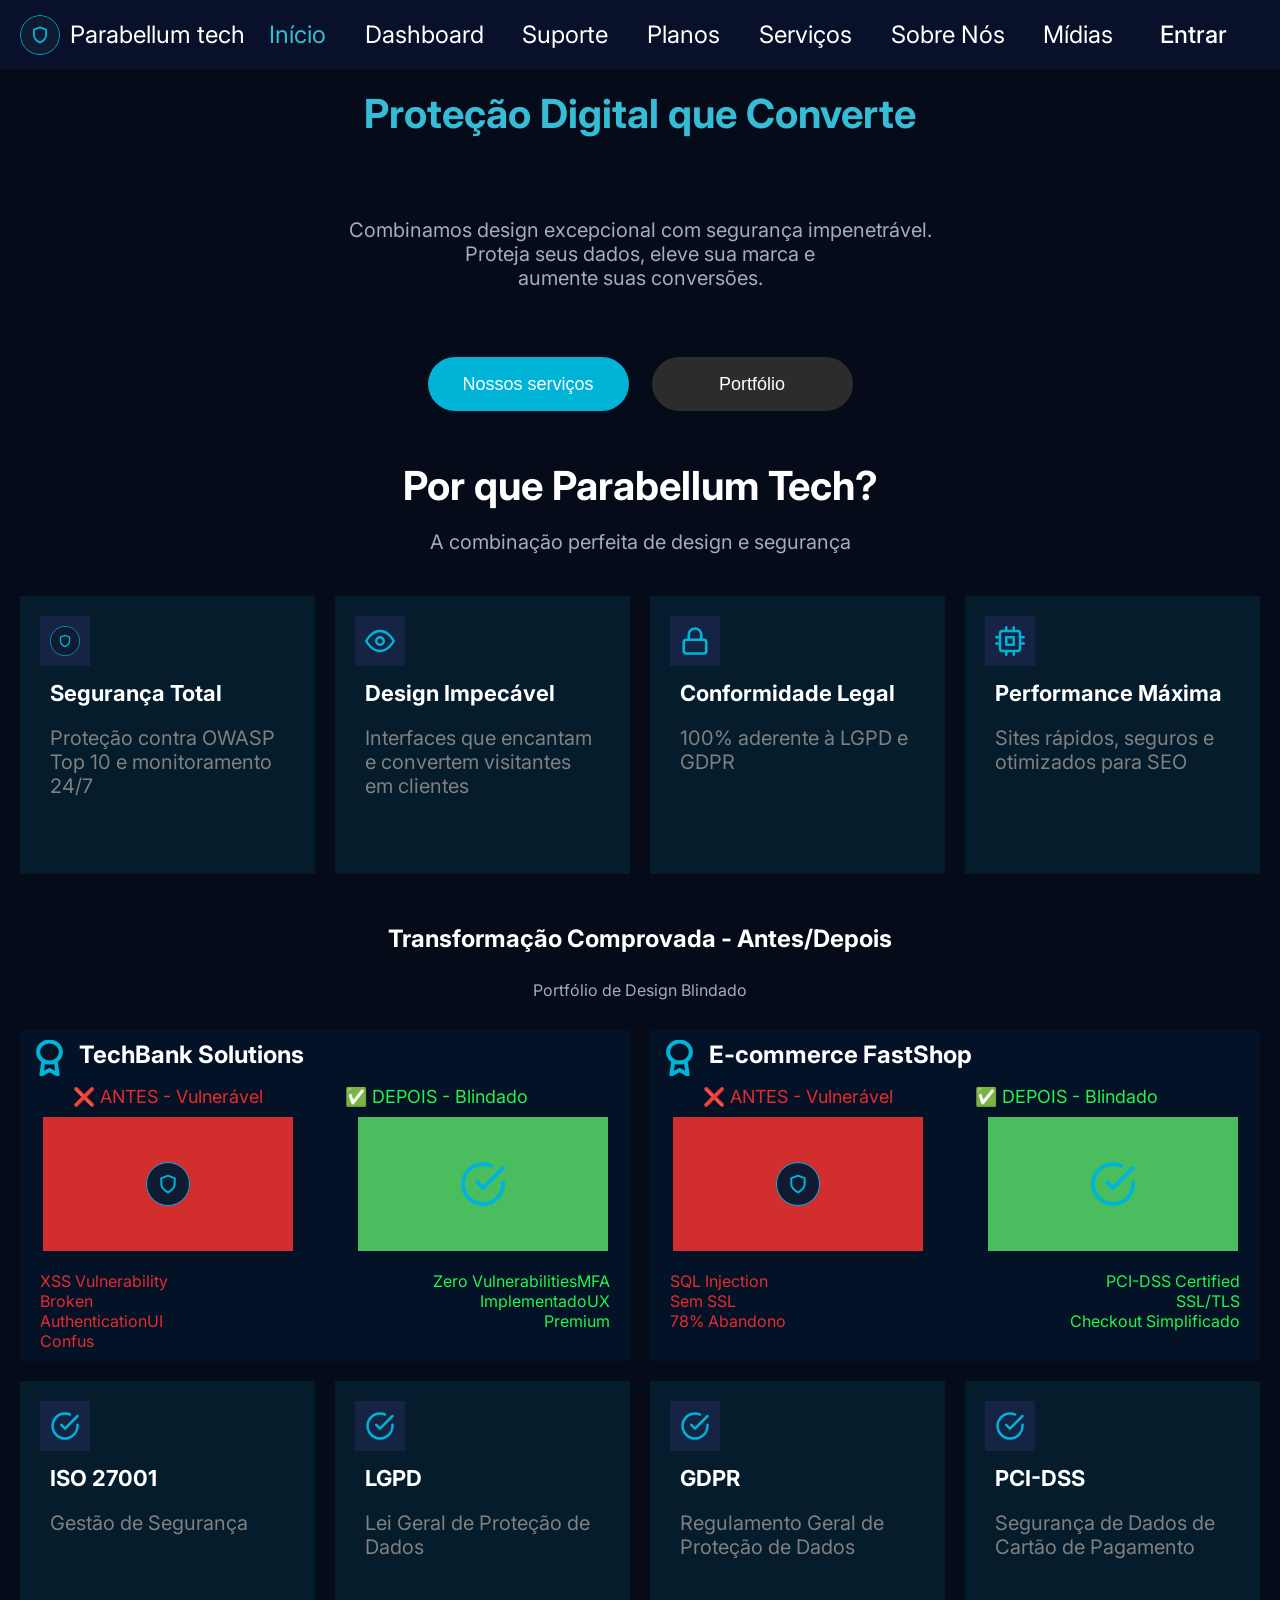
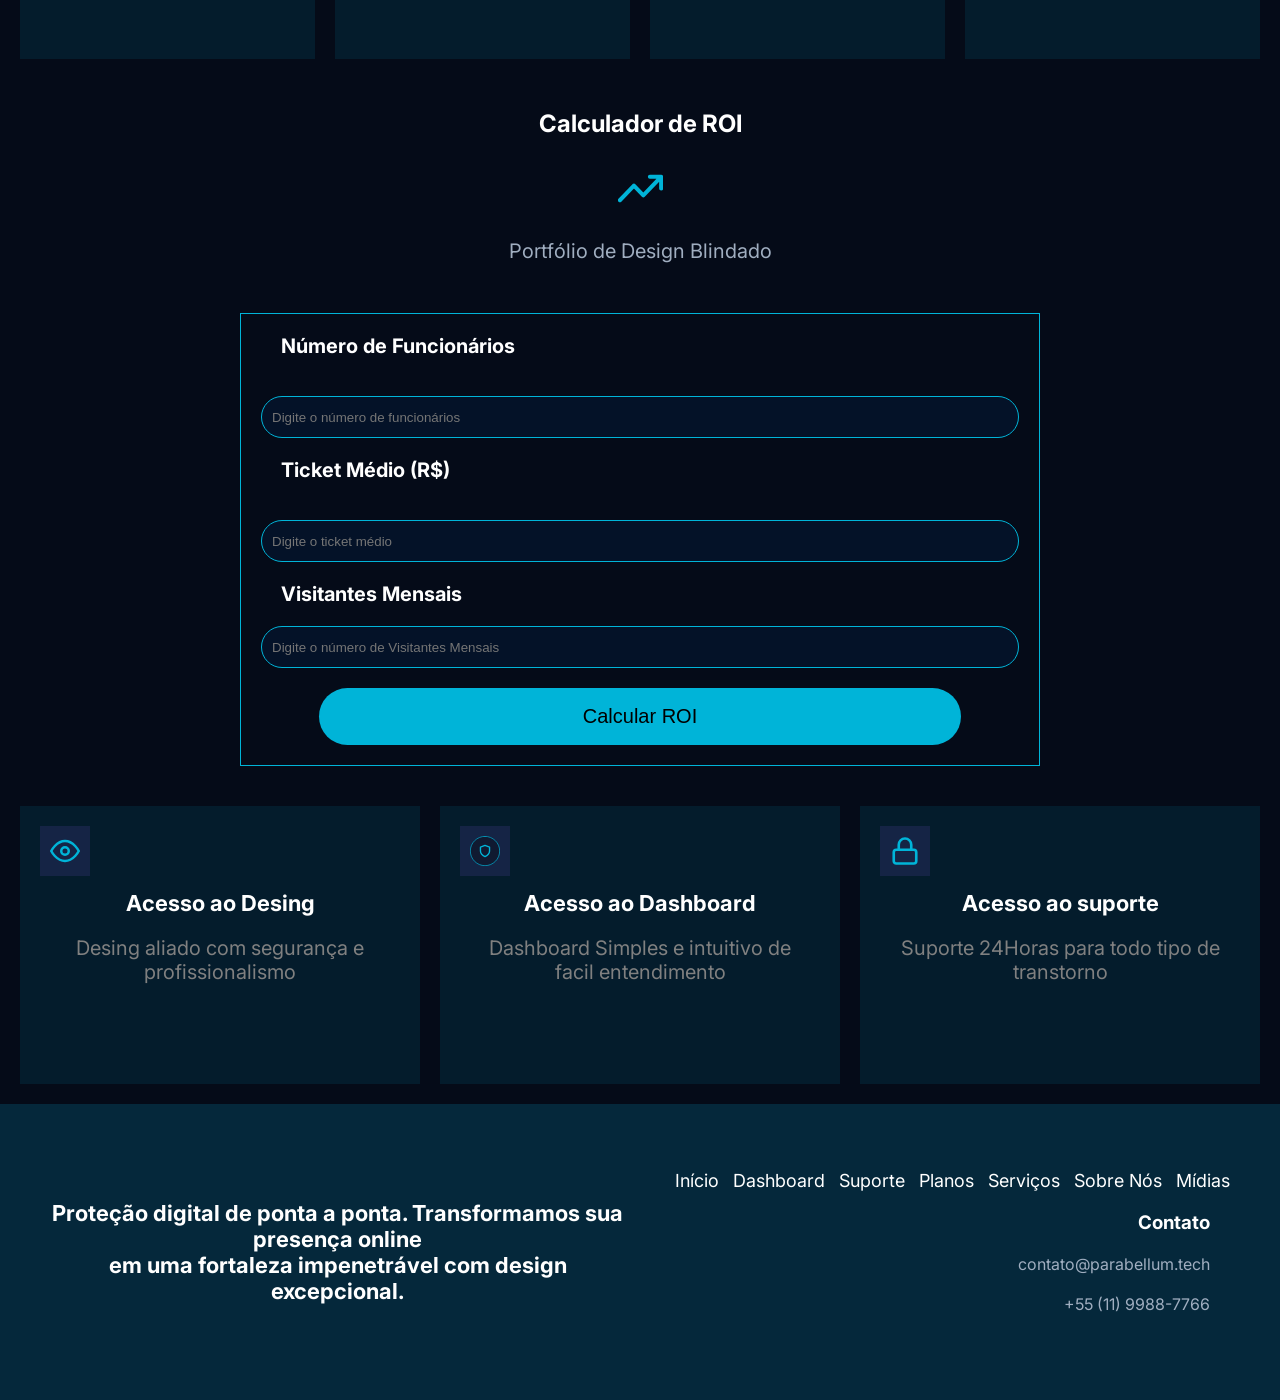
==== commit dbd326f4: "HTML concluidos, CSS feito e responsivo, faltantando apenas colocar tabela em planos e realizar o JS" ====
--- a/index.html
+++ b/index.html
@@ -20,7 +20,7 @@
                 <a href="servicos.html" class="servicosBtn">Serviços</a>
                 <a href="sobre.html" class="sobreBtn">Sobre Nós</a>
                 <a href="midias.html" class="midiasBtn">Mídias</a>
-                <button type="button" class="entrarBtn">Entrar</button>
+                <a href="entrar.html" class="entrarBtn">Entrar</a>
             </nav>
         </header> 
 
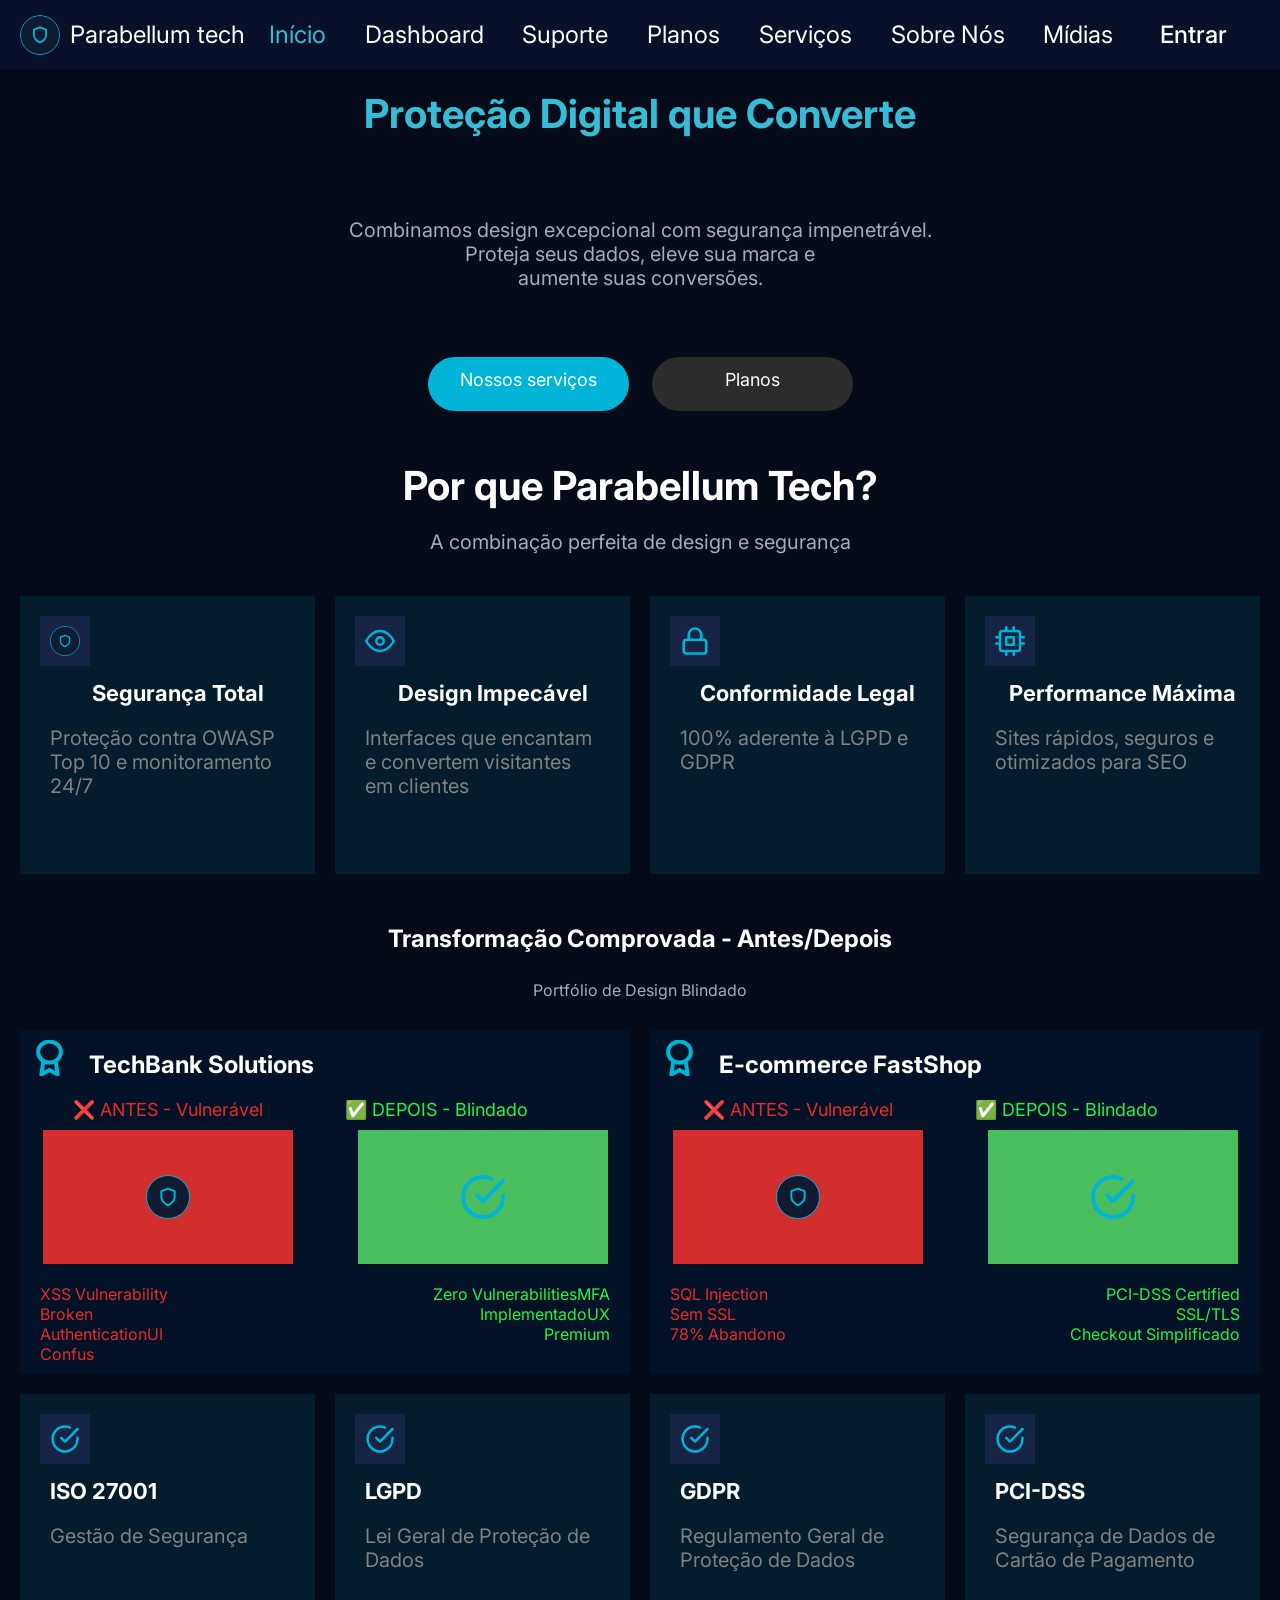
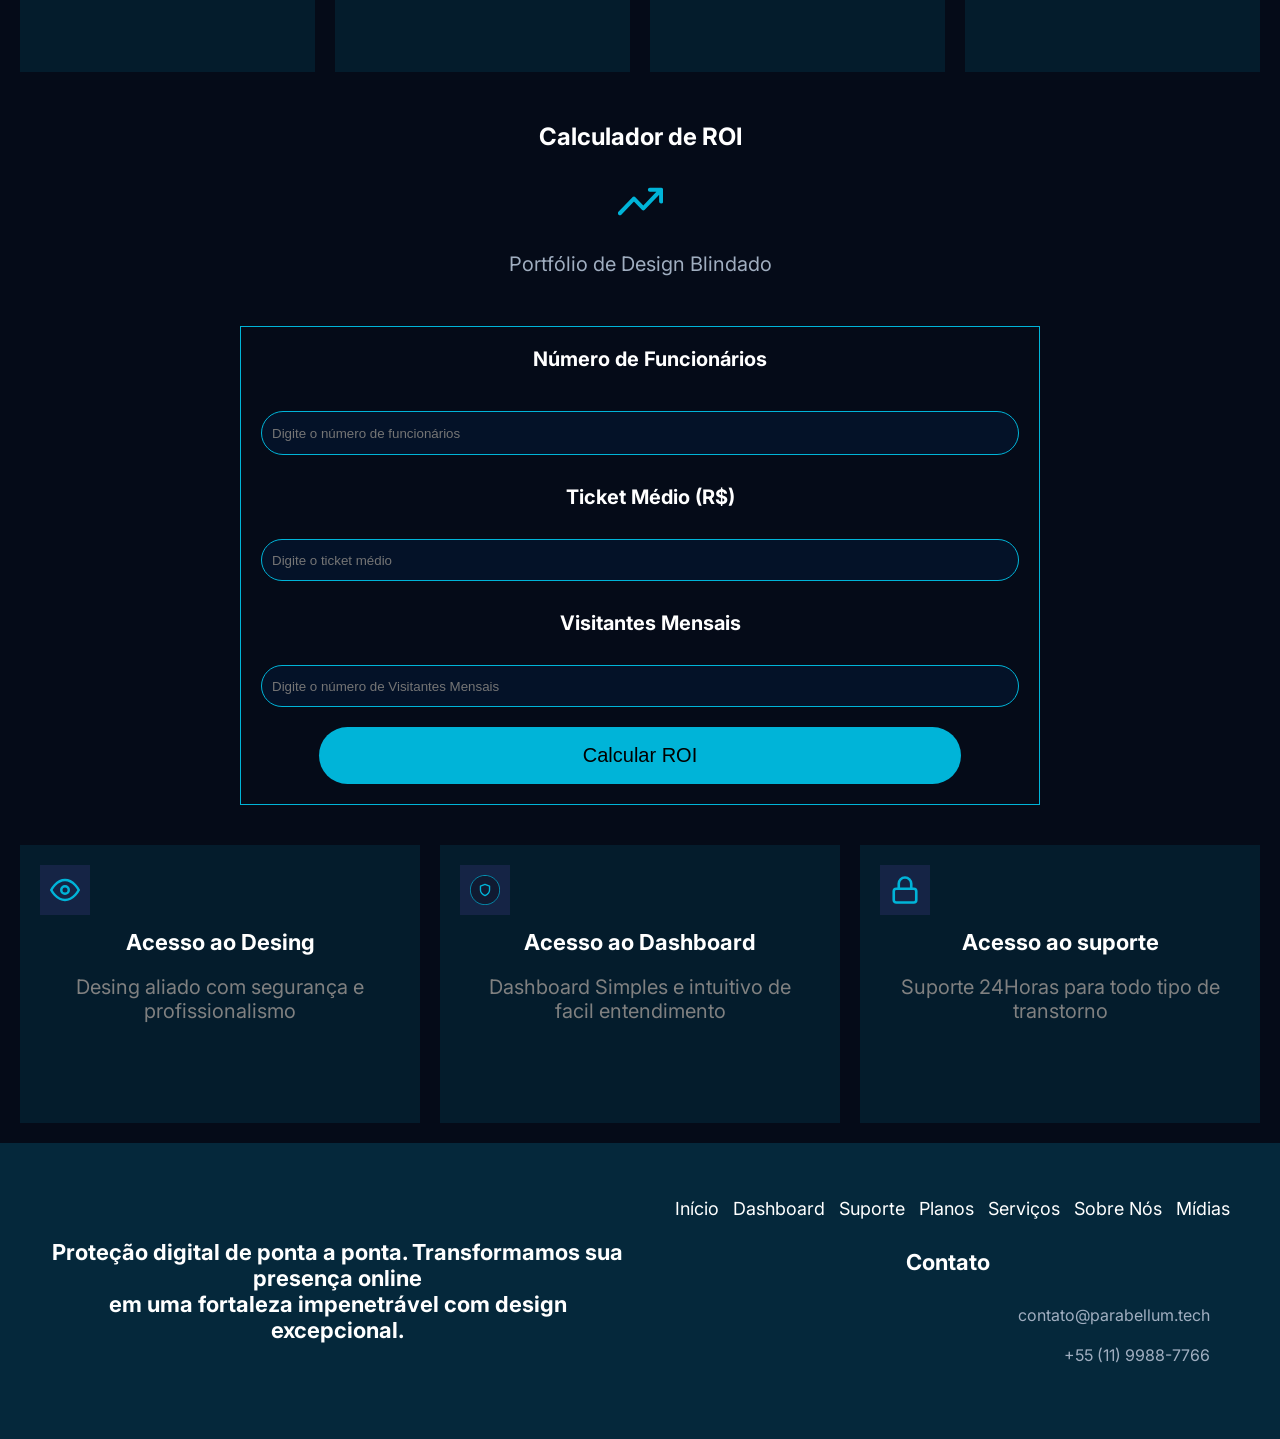
==== commit 0dd21eb3: "polindo codigo css e html, definitivamentes acabados e responsivos. JS da calculadora de roi e switc" ====
--- a/index.html
+++ b/index.html
@@ -37,13 +37,8 @@
                 </div>
                 
                 <div class="botao_inicio">
-                    <div class="botao_serviço">
-                        <button type="button" class="serviçoBtn">Nossos serviços</button>
-                    </div>
-                
-                    <div class="botao_portfolio">
-                        <button type="button" class="portfolioBtn">Portfólio</button>   
-                    </div>
+                    <a href="servicos.html" class="servicoBtn">Nossos serviços</a>
+                    <a href="planos.html" class="botao_planos">Planos</a>
                 </div>
         
                 <div class="meio_escritas">
@@ -187,7 +182,7 @@
                 </div>
                 
                 <form class="container_roi">
-                    <h3>Número de Funcionários</h3>
+                    <h2>Número de Funcionários</h2>
                     <label class="container_calculo" for="num_funcionarios">
                         <input
                             type="number"
@@ -196,7 +191,7 @@
                         >
                     </label>
                     
-                    <h4>Ticket Médio (R$)</h4>
+                    <h3>Ticket Médio (R$)</h3>
                     <label class="container_calculo" for="ticket_medio">
                         <input
                             type="number"
@@ -205,7 +200,7 @@
                         >
                     </label>
                     
-                    <h5>Visitantes Mensais</h5>
+                    <h4>Visitantes Mensais</h4>
                     <label class="container_calculo" for="vis_mensais">
                         <input
                             type="number"
@@ -214,9 +209,9 @@
                         >
                     </label>
                     
-                    <button type="button" class="calcular">Calcular ROI</button>
-                    
-                    <output class="resultado">
+                    <button type="button" id="calcular">Calcular ROI</button>
+                    
+                    <output id="resultado">
                         <p>Economia e Ganho Estimados por Ano</p>
                         <span id="resultado_calculo">R$---</span>
                     </output>
@@ -225,19 +220,19 @@
                 <section class="cards_3">
                     <div class="ad">
                         <img src="img/Olho.svg" alt="Ícone Acesso ao Design">
-                        <h6>Acesso ao Desing</h6>
+                        <h2>Acesso ao Desing</h2>
                         <p>Desing aliado com segurança e profissionalismo</p>
                     </div>
                     
                     <div class="ad2">
                         <img src="img/Icon Button.svg" alt="Ícone Acesso ao Dashboard">
-                        <h6>Acesso ao Dashboard</h6>
+                        <h3>Acesso ao Dashboard</h3>
                         <p>Dashboard Simples e intuitivo de facil entendimento</p>
                     </div>
                     
                     <div class="as">
                         <img src="img/Lock.svg" alt="Ícone Acesso ao Suporte">
-                        <h6>Acesso ao suporte</h6>
+                        <h4>Acesso ao suporte</h4>
                         <p>Suporte 24Horas para todo tipo de transtorno</p>
                     </div>
                 </section>
@@ -249,7 +244,7 @@
                 <br> 
                 em uma fortaleza impenetrável com design excepcional.
             </h2>
-            <div class="container_link">
+            <nav class="container_link">
                 <a href="index.html" class="inicioBtn">Início</a>
                 <a href="dashboard.html" class="dashboardBtn">Dashboard</a>
                 <a href="suporte.html" class="suporteBtn">Suporte</a>
@@ -264,6 +259,8 @@
                 <br>
                 <p>+55 (11) 9988-7766</p>
             </div>
+            </nav>
         </footer>
+        <script src="js/roi.js"></script>
     </body>
 </html>
--- a/css/index.css
+++ b/css/index.css
@@ -144,7 +144,11 @@
     margin-bottom: 50px;      
 }
 
-.serviçoBtn {
+.servicoBtn {
+    padding: 12px 24px;
+    text-decoration: none;
+    text-align: center;
+    display: inline-block;
     min-width: 201px;
     min-height: 54px;
     background-color: #00B4D8;
@@ -155,12 +159,16 @@
     cursor: pointer;
 }
 
-.serviçoBtn:hover {
+.servicoBtn:hover {
     background-color: #316fc5;
     filter: brightness(0.9);
 }
 
-.portfolioBtn {
+.botao_planos {
+    padding: 12px 24px;
+    text-decoration: none;
+    text-align: center;
+    display: inline-block;
     min-width: 201px;
     min-height: 54px;
     background-color: #2C2C2C;
@@ -171,8 +179,8 @@
     cursor: pointer;
 }
 
-.portfolioBtn:hover {
-    background-color: #3f444c;
+.botao_planos:hover {
+background-color: #316fc5;
     filter: brightness(0.9);
 }
 
@@ -410,10 +418,11 @@
     outline: none;
 }
 
-.container_roi h3, .container_roi h4, .container_roi h5 {
+.container_roi h2, .container_roi h3, .container_roi h4 {
     color: #ffffff;
     font-size: 20px;
     margin-left: 20px;
+    text-align:center;  
 }
 
 .container_calculo {
@@ -424,7 +433,7 @@
     border: 1px solid #00B4D8;
 }
 
-.calcular {
+#calcular {
     background-color: #00B4D8;
     font-size: 20px;
     padding: 10px;
@@ -439,7 +448,7 @@
     transition: 0.3s;
 }
 
-.resultado {
+#resultado {
     flex-direction: column;
     align-items: center;
     display: none;
@@ -452,19 +461,22 @@
     padding: 20px;
 }
 
-.resultado p {
+#resultado p {
     color: #808080;
     font-size: 20px;
     text-align: center;
 }
 
-.resultado span {
+#resultado span {
+    display: flex;
+    align-items: center;
+    justify-content: center;
     color: #5df196;
     font-size: 40px;
     font-weight: 800;
 }
 
-.calcular:hover {
+#calcular:hover {
     background-color: #316fc5;
     filter: brightness(0.9); 
 }
@@ -483,7 +495,7 @@
     background-color: rgba(0, 180, 216, 0.1); 
 } 
 
-.cards_3 h6 {
+.cards_3 h2, h3, h4 {
     color: #ffffff;
     font-size: 22px;
     text-align: center;
